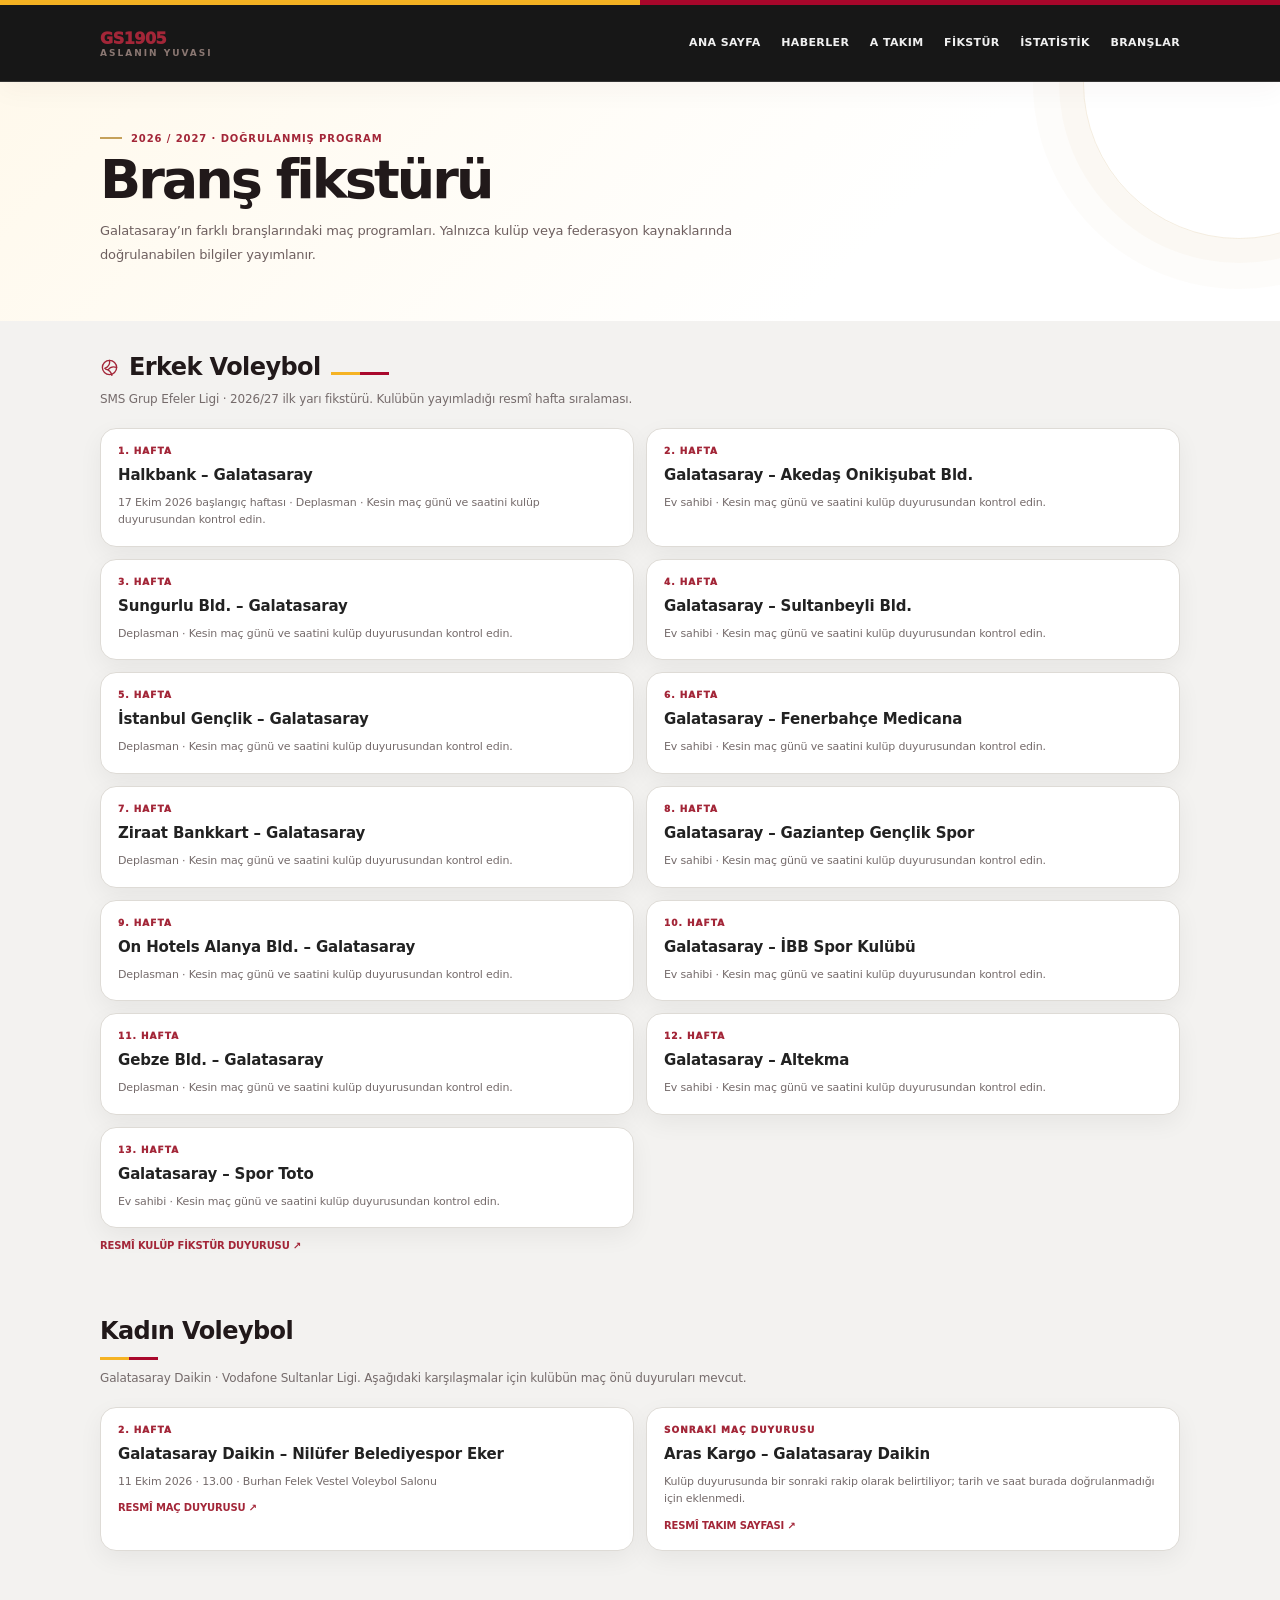
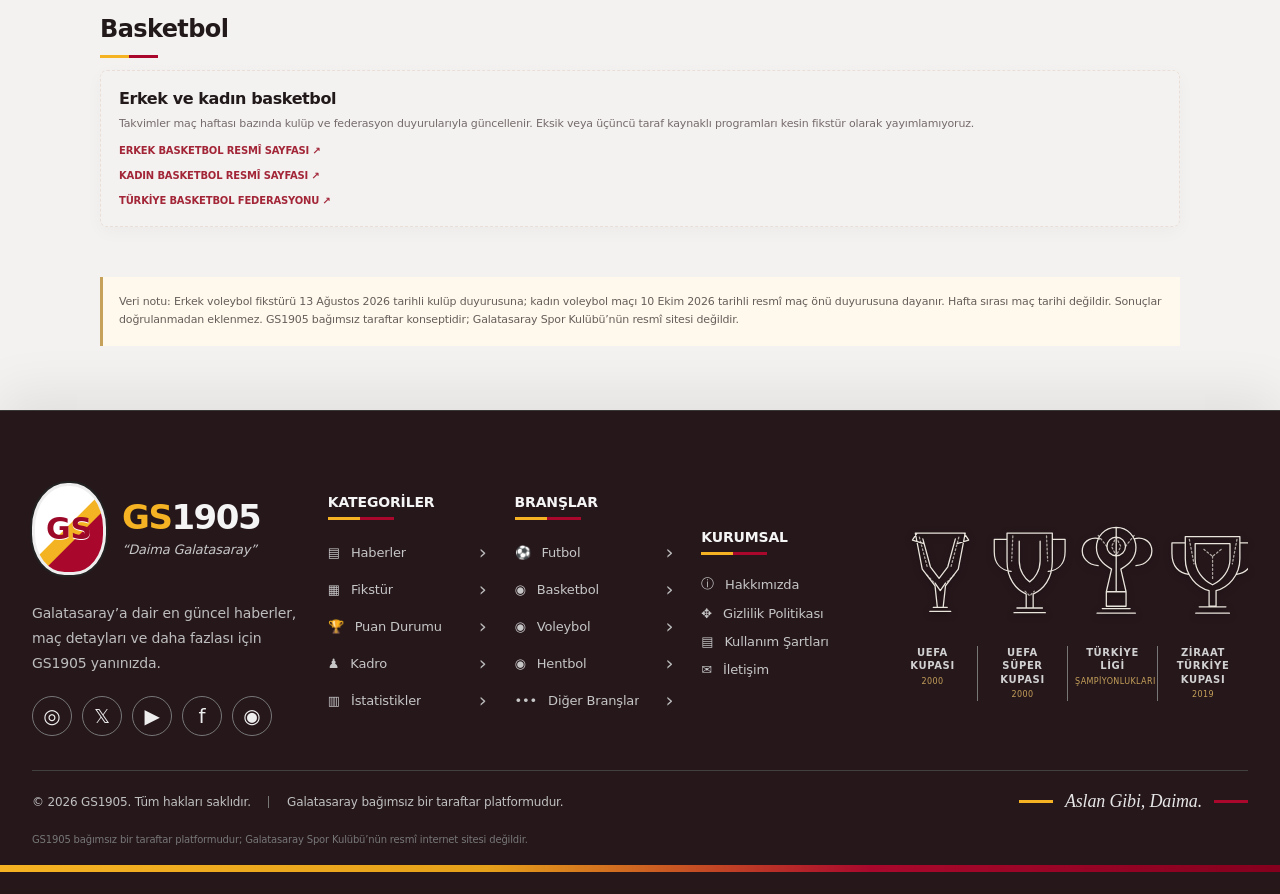
==== brans-fikstur.html @ 325f1b57 "Unify sitewide charcoal and Galatasaray accent styling" ====
<!doctype html>
<html lang="tr"><head><meta charset="utf-8"><meta name="viewport" content="width=device-width,initial-scale=1"><meta name="theme-color" content="#8b1731"><meta name="description" content="GS1905 branş fikstürü: doğrulanmış Galatasaray voleybol maç programları ve resmî kaynaklar."><title>Branş Fikstürü | GS1905</title>
<style>
:root{--red:#8b1731;--gold:#c7a45b;--ink:#171717;--muted:#777;--line:#ece8e5;--soft:#f7f5f3}*{box-sizing:border-box}body{margin:0;font-family:Inter,system-ui,sans-serif;color:var(--ink);background:#fff}a{color:inherit;text-decoration:none}.top{height:4px;background:linear-gradient(90deg,var(--red) 50%,var(--gold) 50%)}.wrap{width:min(1080px,calc(100% - 36px));margin:auto}header{border-bottom:1px solid var(--line)}.nav{height:72px;display:flex;align-items:center;justify-content:space-between}.brand{font-weight:950;color:var(--red)}.brand small{display:block;color:var(--muted);font-size:9px;letter-spacing:2px}.back{font-size:11px;font-weight:900;color:var(--red)}.hero{background:linear-gradient(120deg,#34101e,#81162f);color:#fff;padding:42px 0}.eyebrow{font-size:10px;color:#dfc17f;letter-spacing:2px;font-weight:900}.hero h1{font-size:clamp(34px,6vw,54px);margin:10px 0;letter-spacing:-2px}.hero p{font-size:13px;line-height:1.7;color:#eadde0;max-width:690px}.section{padding:32px 0}.section h2{font-size:24px;margin:0 0 8px}.lead{font-size:12px;color:var(--muted);line-height:1.7;margin:0 0 18px}.list{display:grid;grid-template-columns:repeat(2,1fr);gap:12px}.card{border:1px solid var(--line);border-radius:7px;padding:17px;background:#fff}.round{font-size:9px;color:var(--red);font-weight:950;letter-spacing:1px}.fixture{font-size:15px;font-weight:850;margin:10px 0}.meta{font-size:11px;color:var(--muted);line-height:1.6}.source{display:inline-block;margin-top:12px;color:var(--red);font-size:10px;font-weight:900}.notice{padding:16px;background:var(--soft);border-left:3px solid var(--gold);font-size:11px;line-height:1.7;color:#655e5a;margin-top:18px}.pending{border:1px dashed #d9d0ca;border-radius:7px;padding:18px;margin-top:12px}.pending h3{font-size:16px;margin:0 0 7px}.pending p{font-size:11px;line-height:1.6;color:var(--muted);margin:0}footer{background:#171416;color:#bcb3b6;padding:22px 0;font-size:10px}@media(max-width:620px){.list{grid-template-columns:1fr}.hero{padding:32px 0}.nav{height:64px}}

/* GS1905 shared visual system */
:root{--red:#86172f;--red2:#5f1023;--gold:#c5a15a;--ink:#191719;--muted:#777176;--line:#e9e4e1;--soft:#f7f4f2;--paper:#fff;--max:1180px}
html{scroll-behavior:smooth;scroll-padding-top:92px}
body{font-family:Inter,ui-sans-serif,system-ui,-apple-system,"Segoe UI",sans-serif;letter-spacing:-.01em;-webkit-font-smoothing:antialiased}
a{transition:color .18s ease,border-color .18s ease,background .18s ease}
a:focus-visible,button:focus-visible,input:focus-visible{outline:3px solid #c5a15a88;outline-offset:3px}
::selection{background:#86172f;color:#fff}
.topline,.top{height:4px;background:linear-gradient(90deg,#86172f 0 50%,#c5a15a 50% 100%)}
header{background:#ffffffed;backdrop-filter:blur(16px);-webkit-backdrop-filter:blur(16px);border-bottom:1px solid var(--line);box-shadow:0 5px 22px #21151a08}
.brand{color:var(--red);letter-spacing:-.45px}
.brand small{font-size:9px;letter-spacing:2.1px;color:#898187;font-weight:800}
.back,.source,.more,.read,.view{color:var(--red)}
.back:hover,.source:hover,.more:hover,.read:hover,.view:hover{color:var(--red2)}
.hero{position:relative;isolation:isolate;overflow:hidden}
.hero:after{content:"";position:absolute;right:-115px;top:-155px;width:310px;height:310px;border:1px solid #c5a15a30;border-radius:50%;box-shadow:0 0 0 24px #c5a15a0a,0 0 0 50px #c5a15a08;pointer-events:none;z-index:-1}
.hero h1{font-weight:900;letter-spacing:-.045em}
.eyebrow{font-weight:900;letter-spacing:2.1px}
.card,.panel,.match,.fact,.feature-main,.news-card,.pending{border-color:var(--line);box-shadow:0 5px 18px #1b101008}
.card,.panel,.match,.fact,.feature-main,.news-card{border-radius:9px}
.card,.news-card{transition:transform .22s ease,box-shadow .22s ease,border-color .22s ease}
.card:hover,.news-card:hover{transform:translateY(-3px);box-shadow:0 14px 32px #1b101012;border-color:#d7c6a9}
button,.tab,.filters button,.search,input{font-family:inherit}
button,.tab,.filters button{transition:background .18s ease,color .18s ease,border-color .18s ease}
.tab.active,.filters button.active{background:var(--red);border-color:var(--red)}
.section{scroll-margin-top:90px}
footer{background:#181518;color:#c7bdc1;border-top:3px solid #c5a15a}
footer a{color:#f4ecef}footer a:hover{color:#dfc17f}
@media(max-width:620px){.wrap{width:calc(100% - 28px)}.hero:after{width:190px;height:190px;right:-95px;top:-95px}.back{font-size:10px}}
@media(prefers-reduced-motion:reduce){html{scroll-behavior:auto}*,*:before,*:after{transition:none!important;animation:none!important}}


.navlinks{display:flex;align-items:center;gap:clamp(10px,1.8vw,22px);font-size:10px;font-weight:900;letter-spacing:.45px;white-space:nowrap}.navlinks a{color:#6f676c;padding:10px 0;border-bottom:2px solid transparent}.navlinks a:hover,.navlinks a[aria-current="page"]{color:var(--red);border-color:var(--gold)}@media(max-width:760px){.nav{gap:14px}.navlinks{gap:15px;max-width:72vw;overflow-x:auto;scrollbar-width:none;padding:3px 0}.navlinks::-webkit-scrollbar{display:none}.navlinks a{font-size:9px}.brand{flex:0 0 auto}}@media(max-width:480px){.nav{align-items:flex-start;flex-direction:column;justify-content:center;padding:10px 0;min-height:78px}.navlinks{max-width:100%;width:100%;gap:19px}.navlinks a{padding:5px 0}}

/* GS1905 refinement pass · spacing, responsive rhythm and interaction states */
:root{--gs-shadow:0 12px 34px rgba(34,18,24,.075)}
img{max-width:100%}
button,a{-webkit-tap-highlight-color:transparent}
button:disabled{opacity:.55;cursor:not-allowed}
main{min-width:0}
section,article,aside{min-width:0}
p{ text-wrap:pretty }
h1,h2,h3{ text-wrap:balance }
.card:focus-within,.news-card:focus-visible{outline:3px solid #c5a15a88;outline-offset:3px}
@media(max-width:760px){
  .navlinks{overscroll-behavior-x:contain}
  .navlinks a{min-height:36px;display:inline-flex;align-items:center}
}
@media(max-width:480px){
  .section-head{align-items:flex-start;flex-direction:column}
  .section-head .more{margin-top:2px}
  table{font-variant-numeric:tabular-nums}
}


/* GS1905 editorial refresh */
:root{--shadow:0 18px 50px rgba(35,15,22,.08);--radius:16px}
.ui-icon{width:19px;height:19px;flex:0 0 19px;vertical-align:middle}
.eyebrow,.kicker{display:inline-flex;align-items:center;gap:9px}
.eyebrow:before,.kicker:before{content:"";width:22px;height:2px;background:var(--gold);display:inline-block}
.hero{position:relative;overflow:hidden}
.hero h1{letter-spacing:-.055em;line-height:.98}
.hero p{max-width:650px;line-height:1.8}
.card,.panel,.news-card,.match-card,.branch,.fact{border-radius:var(--radius)!important;box-shadow:0 8px 28px rgba(35,15,22,.035)}
.card:hover,.panel:hover,.branch:hover{box-shadow:var(--shadow);transform:translateY(-3px);transition:transform .22s ease,box-shadow .22s ease}
.news-card,.branch,.fact,.panel{border-color:#eee7e4}
footer{border-top:3px solid var(--gold)}
/* icon-led information blocks */
.fact{position:relative;padding:18px 16px 16px 48px!important;background:linear-gradient(145deg,#fff,#fbf9f7)}
.fact .ui-icon{position:absolute;left:16px;top:18px;color:var(--red);width:21px;height:21px}
.card [data-icon],.panel h2[data-icon],.section h2[data-icon]{display:flex;align-items:center;gap:10px}
.card [data-icon]>.ui-icon,.panel h2>.ui-icon,.section h2>.ui-icon{color:var(--red)}
/* shared section rhythm */
.section,.section-title{scroll-margin-top:90px}
@media(max-width:700px){.hero{padding-top:28px}.hero h1{font-size:clamp(34px,10vw,48px)}.fact{padding-left:44px!important}}
/* GS1905 unified club-colour redesign */:root{--red:#A32638;--red2:#781B2D;--gold:#FDBB30;--ink:#21191A;--muted:#756B6B;--line:#E9DFD8;--soft:#FFF8EC;--paper:#FFFEFC}html{scroll-padding-top:88px}body{background:var(--paper);color:var(--ink)}.topline,.top{height:5px;background:linear-gradient(90deg,var(--red) 0 50%,var(--gold) 50%)}header{position:sticky;top:0;z-index:30;background:#fffdf9ed!important;backdrop-filter:blur(18px);border-bottom:1px solid #eadfd7!important;box-shadow:0 8px 28px #4a17200a}.nav{min-height:76px}.brand{color:var(--red)!important;font-weight:950;letter-spacing:-.5px}.brand small{color:#8a7772!important;letter-spacing:2px}.links,.navlinks{gap:clamp(10px,1.6vw,23px)!important}.links a,.navlinks a{font-size:11px!important;font-weight:850!important;letter-spacing:.035em;transition:color .2s,transform .2s}.links a:hover,.navlinks a:hover{color:var(--red)!important;transform:translateY(-1px)}.nav-cta,.pill{background:var(--red)!important;border:1px solid var(--red)!important;border-radius:3px!important;box-shadow:0 5px 14px #a3263822}.nav-cta:hover,.pill:hover{background:var(--red2)!important}.menu{color:var(--red)!important}.eyebrow,.kicker,.tag{color:var(--red)!important}.hero:not(.hero-main){background:linear-gradient(135deg,#fff9ec,#fff 68%)}.hero:not(.hero-main) .eyebrow{color:var(--red)!important}.hero:not(.hero-main) h1{color:var(--ink)}.hero:not(.hero-main) p{color:#6e5f5f}.card,.panel,.news-card,.fact{border-color:var(--line)!important;box-shadow:0 8px 26px #3d19200a}.card,.news-card{transition:transform .28s cubic-bezier(.2,.8,.2,1),box-shadow .28s,border-color .28s}.card:hover,.news-card:hover{transform:translateY(-5px);border-color:#e3b84e!important;box-shadow:0 18px 36px #3d192018}footer{background:#26171b!important}@media(max-width:900px){.links,.navlinks{gap:12px!important}.nav-cta{display:none}}@media(max-width:700px){header .nav{min-height:68px}.links,.navlinks{max-width:100%;overflow-x:auto;scrollbar-width:none}.links::-webkit-scrollbar,.navlinks::-webkit-scrollbar{display:none}}.honours{margin:30px 0 26px;padding:26px 0 22px;border-top:1px solid #ffffff24;border-bottom:1px solid #ffffff24}.honours-heading{text-align:center;margin-bottom:20px}.honours-heading span{font-size:9px;letter-spacing:.24em;font-weight:900;color:#f4c55b}.honours-heading h2{font-size:clamp(17px,2vw,23px);letter-spacing:.12em;color:#fff;margin:7px 0 0}.honours-grid{display:grid;grid-template-columns:repeat(4,minmax(0,1fr));gap:16px}.honour{min-width:0;text-align:center;color:#fff;text-decoration:none;display:flex;flex-direction:column;align-items:center;gap:8px}.honour-image{width:100%;height:145px;display:flex;align-items:center;justify-content:center;padding:8px;background:linear-gradient(145deg,#ffffff13,#ffffff06);border:1px solid #ffffff20;border-radius:7px;overflow:hidden;transition:transform .28s,border-color .28s,background .28s}.honour-image img{width:100%;height:100%;object-fit:contain;filter:drop-shadow(0 7px 9px #0005);transition:transform .35s}.honour:hover .honour-image{transform:translateY(-4px);border-color:#f4c55b;background:#ffffff12}.honour:hover img{transform:scale(1.06)}.honour strong{font-size:10px;letter-spacing:.06em}.honour small{font-size:9px;color:#e8c77e;letter-spacing:.08em}.honours-credit{text-align:center;color:#ffffff80;font-size:9px;margin-top:17px}@media(max-width:650px){.honours{margin:24px 0 20px;padding:22px 0}.honours-grid{grid-template-columns:repeat(2,minmax(0,1fr));gap:13px}.honour-image{height:132px}}/* Footer trophy engraving */
.honours{margin:0;padding:8px 0 22px;border:0;display:flex;justify-content:flex-end;align-items:center}.honours-sketch{width:min(690px,66%);margin-left:auto}.honours-sketch svg{display:block;width:100%;height:auto;max-height:205px;filter:drop-shadow(0 2px 3px #0008)}.honours-captions{display:grid;grid-template-columns:repeat(4,1fr);gap:4px;margin-top:4px;text-align:center;color:#c9c0c2;font-size:8px;letter-spacing:.65px;font-weight:800}.honours-captions span{padding:0 5px;border-right:1px solid #ffffff25}.honours-captions span:last-child{border:0}.honours-captions b{display:block;color:#c5a15a;font-size:8px;margin-top:4px;letter-spacing:.4px}@media(max-width:800px){.honours{justify-content:center}.honours-sketch{width:100%}.honours-sketch svg{max-height:none}}@media(max-width:480px){.honours{padding:4px 0 18px}.honours-captions{font-size:6px;letter-spacing:0}.honours-captions b{font-size:6px}}


/* GS1905 engraved-trophy design language: light paper, charcoal ink, restrained red and antique gold */
:root{--red:#A32638;--red2:#781B2D;--gold:#C5A15A;--ink:#21191A;--muted:#756B6B;--line:#E9DFD8;--soft:#FFF8EC;--paper:#FFFEFC}
body{color:var(--ink)}
header{background:rgba(255,254,252,.96);border-bottom:1px solid var(--line)}
h1,h2,h3,.section-title,.group-title{color:var(--ink)}
.eyebrow,.kicker,.tag{letter-spacing:.09em}
button,.btn,.primary,.active{transition:background-color .2s,border-color .2s,color .2s,transform .2s}
.card,.panel,.news-card,.fact,.stat,.match-card,.fixture-card,.branch-card{border-color:var(--line)}
.card:hover,.panel:hover,.news-card:hover,.branch-card:hover{border-color:#D7C39B}
a{ text-decoration-color:rgba(163,38,56,.28); text-underline-offset:3px}
.honours{border-top:1px solid #4b4036;background:#211f1d;color:#eee9df}
.honours-captions{color:#d9d0c3}
.honours-captions b{color:#c5a15a}


/* GS1905 reference-inspired sitewide design + shared footer */
:root{--gs-gold:#f5b323;--gs-red:#a9082c;--gs-charcoal:#151515;--gs-muted:#bdbdbd}
.gs-footer{position:relative;margin-top:64px;background:radial-gradient(ellipse at 78% 10%,rgba(255,255,255,.055),transparent 42%),linear-gradient(135deg,#191919,#101010 70%);color:#dedede;border-top:1px solid #383838;box-shadow:0 -16px 50px rgba(0,0,0,.08);font-family:inherit}
.gs-footer:after{content:"";display:block;height:7px;background:linear-gradient(90deg,var(--gs-gold),#e6a11a 38%,var(--gs-red) 68%,#85001e)}
.gs-footer-inner{width:min(1540px,calc(100% - 64px));margin:auto;padding:46px 0 0}.gs-footer-main{display:grid;grid-template-columns:minmax(230px,1.35fr) repeat(3,minmax(120px,.8fr)) minmax(360px,1.8fr);gap:28px;align-items:center;padding:4px 0 34px;border-bottom:1px solid #414141}
.gs-footer-brand{min-width:0}.gs-footer-logo{display:flex;align-items:center;gap:16px;color:#fff}.gs-footer-crest{width:74px;height:92px;display:grid;place-items:center;flex-shrink:0;border:3px solid #eee;border-radius:48% 48% 44% 44%;background:linear-gradient(135deg,#fff 0 47%,#f4b323 48% 60%,#a9082c 61%);color:#9c0828;font-weight:900;font-size:30px;text-shadow:0 1px #fff;box-shadow:0 0 0 2px #222}.gs-footer-wordmark strong{display:block;font-size:34px;line-height:1;letter-spacing:-1.5px;color:var(--gs-gold)}.gs-footer-wordmark strong span{color:#f4f4f4}.gs-footer-wordmark em{display:block;margin-top:8px;color:#c8c8c8;font-size:13px;font-weight:400}.gs-footer-brand p{margin:26px 0 20px;color:#bdbdbd;font-size:14px;line-height:1.8}.gs-socials{display:flex;gap:10px}.gs-socials a{width:40px;height:40px;display:grid;place-items:center;border:1px solid #777;border-radius:50%;font-size:20px;color:#eee;transition:.2s}.gs-socials a:hover{border-color:var(--gs-gold);color:var(--gs-gold);transform:translateY(-2px)}
.gs-footer-column{align-self:center;min-width:0}.gs-footer-column h3,.gs-footer-trophies h3{font-size:14px;color:#f5f5f5;margin:0 0 20px;padding-bottom:10px;position:relative;white-space:nowrap}.gs-footer-column h3:after,.gs-footer-trophies h3:after{content:"";position:absolute;left:0;bottom:0;width:66px;height:3px;background:linear-gradient(90deg,var(--gs-gold) 0 48%,var(--gs-red) 48%)}.gs-footer-column a{display:flex;align-items:center;gap:11px;margin:0 0 13px;color:#c6c6c6;font-size:13px;white-space:nowrap}.gs-footer-column a>span{overflow:hidden;text-overflow:ellipsis}.gs-footer-column a>b{margin-left:auto;color:#bbb;font-size:20px;font-weight:400}.gs-footer-column a:hover{color:var(--gs-gold)}.gs-footer-trophies{min-width:0}.gs-footer-trophies h3{display:none}.gs-footer-trophies .honours-sketch{width:100%;margin:0}.gs-footer-trophies .honours-sketch svg{display:block;width:100%;height:auto;max-height:200px}.gs-footer-trophies .honours-captions{display:grid;grid-template-columns:repeat(4,minmax(0,1fr));gap:0;margin-top:8px}.gs-footer-trophies .honours-captions span{padding:0 7px;text-align:center;font-size:10px;line-height:1.35;color:#d1d1d1;border-right:1px solid #777}.gs-footer-trophies .honours-captions span:last-child{border:0}.gs-footer-trophies .honours-captions b{display:block;font-weight:500}.gs-footer-bottom{display:flex;align-items:center;justify-content:space-between;gap:24px;padding:20px 0;color:#c0c0c0;font-size:12px}.gs-footer-bottom i{display:inline-block;height:12px;border-left:1px solid #777;margin:0 14px;vertical-align:middle}.gs-footer-bottom strong{display:flex;align-items:center;gap:12px;font-family:cursive;font-size:18px;font-style:italic;font-weight:400;color:#e6e6e6;white-space:nowrap}.gs-footer-bottom strong b{display:block;width:34px;height:3px;background:var(--gs-gold)}.gs-footer-bottom strong b:last-child{background:var(--gs-red)}.gs-footer-disclaimer{margin:0;padding:0 0 18px;color:#777;font-size:10px;line-height:1.5}
/* Consistent accent language across page surfaces */
.topline,.top{background:linear-gradient(90deg,var(--gs-gold) 0 50%,var(--gs-red) 50%)}
button,.nav-cta,.btn,.button{transition:filter .2s,transform .2s}button:hover,.nav-cta:hover,.btn:hover,.button:hover{filter:brightness(1.08)}
@media(max-width:1200px){.gs-footer-main{grid-template-columns:1.2fr .8fr .8fr .8fr;gap:24px}.gs-footer-trophies{grid-column:1/-1;padding-top:8px}.gs-footer-trophies .honours-sketch{max-width:700px;margin:auto}.gs-footer-trophies .honours-captions{max-width:700px;margin:8px auto 0}}
@media(max-width:760px){.gs-footer-inner{width:calc(100% - 36px);padding-top:32px}.gs-footer-main{grid-template-columns:repeat(2,minmax(0,1fr));gap:28px 18px}.gs-footer-brand{grid-column:1/-1}.gs-footer-crest{width:60px;height:74px;font-size:25px}.gs-footer-wordmark strong{font-size:30px}.gs-footer-trophies{grid-column:1/-1}.gs-footer-column a{font-size:12px;white-space:normal}.gs-footer-column h3{font-size:12px}.gs-footer-bottom{align-items:flex-start;flex-direction:column;gap:12px}.gs-footer-bottom strong{align-self:flex-end}.gs-footer-bottom i{margin:0 7px}.gs-footer-trophies .honours-captions span{font-size:8px;padding:0 3px}}
@media(max-width:380px){.gs-footer-main{grid-template-columns:1fr}.gs-footer-brand,.gs-footer-trophies{grid-column:auto}.gs-footer-column{padding-left:4px}}

/* Site-wide visual system: charcoal surfaces, restrained red/gold details */
body{background:#f3f2f0;color:#202020}
header{background:#171717!important;color:#f5f5f5;border-bottom:1px solid #343434!important}
header .brand,header .brand small,header .navlinks a,header .links a{color:#f0f0f0}
header .brand small{color:#b8b8b8}
header .navlinks a:hover,header .links a:hover,header .navlinks a[aria-current="page"]{color:#f5b323}
header .navlinks a[aria-current="page"]:after,header .links a:after{background:linear-gradient(90deg,#f5b323,#a9082c)}
main{color:#222}
main h1,main h2,main h3,section h1,section h2{letter-spacing:-.025em}
main h1:after,main h2:after{content:"";display:block;width:58px;height:3px;margin-top:12px;background:linear-gradient(90deg,#f5b323 0 50%,#a9082c 50%)}
.card,.panel,.stat-card,.player-card,.news-card,.match-card,.team-card,.sport-card,.fixture-card,.table-wrap,.standings,.widget,.content-card{border-color:#dedbd6!important;box-shadow:0 8px 24px rgba(20,20,20,.055)}
button,.nav-cta,.btn,.button,.filter-btn{border-color:#d3a126}
::selection{background:#f5b323;color:#171717}
</style></head><body><div class="top"></div><header><div class="wrap nav"><a class="brand" href="index.html">GS1905<small>ASLANIN YUVASI</small></a><nav class="navlinks" aria-label="Ana menü"><a href="index.html">ANA SAYFA</a><a href="haberler.html">HABERLER</a><a href="kadro.html">A TAKIM</a><a href="fikstur.html">FİKSTÜR</a><a href="istatistikler.html">İSTATİSTİK</a><a href="branslar.html">BRANŞLAR</a></nav></div></header>
<section class="hero"><div class="wrap"><div class="eyebrow">2026 / 2027 · DOĞRULANMIŞ PROGRAM</div><h1>Branş fikstürü</h1><p>Galatasaray’ın farklı branşlarındaki maç programları. Yalnızca kulüp veya federasyon kaynaklarında doğrulanabilen bilgiler yayımlanır.</p></div></section>
<main class="wrap">
<section class="section"><h2 data-icon="volleyball">Erkek Voleybol</h2><p class="lead">SMS Grup Efeler Ligi · 2026/27 ilk yarı fikstürü. Kulübün yayımladığı resmî hafta sıralaması.</p><div class="list">
<article class="card"><div class="round">1. HAFTA</div><div class="fixture">Halkbank – Galatasaray</div><div class="meta">17 Ekim 2026 başlangıç haftası · Deplasman · Kesin maç günü ve saatini kulüp duyurusundan kontrol edin.</div></article><article class="card"><div class="round">2. HAFTA</div><div class="fixture">Galatasaray – Akedaş Onikişubat Bld.</div><div class="meta">Ev sahibi · Kesin maç günü ve saatini kulüp duyurusundan kontrol edin.</div></article><article class="card"><div class="round">3. HAFTA</div><div class="fixture">Sungurlu Bld. – Galatasaray</div><div class="meta">Deplasman · Kesin maç günü ve saatini kulüp duyurusundan kontrol edin.</div></article><article class="card"><div class="round">4. HAFTA</div><div class="fixture">Galatasaray – Sultanbeyli Bld.</div><div class="meta">Ev sahibi · Kesin maç günü ve saatini kulüp duyurusundan kontrol edin.</div></article><article class="card"><div class="round">5. HAFTA</div><div class="fixture">İstanbul Gençlik – Galatasaray</div><div class="meta">Deplasman · Kesin maç günü ve saatini kulüp duyurusundan kontrol edin.</div></article><article class="card"><div class="round">6. HAFTA</div><div class="fixture">Galatasaray – Fenerbahçe Medicana</div><div class="meta">Ev sahibi · Kesin maç günü ve saatini kulüp duyurusundan kontrol edin.</div></article><article class="card"><div class="round">7. HAFTA</div><div class="fixture">Ziraat Bankkart – Galatasaray</div><div class="meta">Deplasman · Kesin maç günü ve saatini kulüp duyurusundan kontrol edin.</div></article><article class="card"><div class="round">8. HAFTA</div><div class="fixture">Galatasaray – Gaziantep Gençlik Spor</div><div class="meta">Ev sahibi · Kesin maç günü ve saatini kulüp duyurusundan kontrol edin.</div></article><article class="card"><div class="round">9. HAFTA</div><div class="fixture">On Hotels Alanya Bld. – Galatasaray</div><div class="meta">Deplasman · Kesin maç günü ve saatini kulüp duyurusundan kontrol edin.</div></article><article class="card"><div class="round">10. HAFTA</div><div class="fixture">Galatasaray – İBB Spor Kulübü</div><div class="meta">Ev sahibi · Kesin maç günü ve saatini kulüp duyurusundan kontrol edin.</div></article><article class="card"><div class="round">11. HAFTA</div><div class="fixture">Gebze Bld. – Galatasaray</div><div class="meta">Deplasman · Kesin maç günü ve saatini kulüp duyurusundan kontrol edin.</div></article><article class="card"><div class="round">12. HAFTA</div><div class="fixture">Galatasaray – Altekma</div><div class="meta">Ev sahibi · Kesin maç günü ve saatini kulüp duyurusundan kontrol edin.</div></article><article class="card"><div class="round">13. HAFTA</div><div class="fixture">Galatasaray – Spor Toto</div><div class="meta">Ev sahibi · Kesin maç günü ve saatini kulüp duyurusundan kontrol edin.</div></article>
</div><a class="source" href="https://www.galatasaray.org/haber/voleybol/erkek-voleybol/sms-grup-efeler-liginde-fikstur-belli-oldu/60747" target="_blank" rel="noopener">RESMÎ KULÜP FİKSTÜR DUYURUSU ↗</a></section>
<section class="section"><h2>Kadın Voleybol</h2><p class="lead">Galatasaray Daikin · Vodafone Sultanlar Ligi. Aşağıdaki karşılaşmalar için kulübün maç önü duyuruları mevcut.</p><div class="list">
<article class="card"><div class="round">2. HAFTA</div><div class="fixture">Galatasaray Daikin – Nilüfer Belediyespor Eker</div><div class="meta">11 Ekim 2026 · 13.00 · Burhan Felek Vestel Voleybol Salonu</div><a class="source" href="https://www.galatasaray.org/haber/voleybol/kadin-voleybol/maca-dogru-galatasaray-daikin-nilufer-bld/61105" target="_blank" rel="noopener">RESMÎ MAÇ DUYURUSU ↗</a></article>
<article class="card"><div class="round">SONRAKİ MAÇ DUYURUSU</div><div class="fixture">Aras Kargo – Galatasaray Daikin</div><div class="meta">Kulüp duyurusunda bir sonraki rakip olarak belirtiliyor; tarih ve saat burada doğrulanmadığı için eklenmedi.</div><a class="source" href="https://www.galatasaray.org/sl/galatasaray-daikin-kadin-voleybol/8" target="_blank" rel="noopener">RESMÎ TAKIM SAYFASI ↗</a></article>
</div></section>
<section class="section"><h2>Basketbol</h2><div class="pending"><h3>Erkek ve kadın basketbol</h3><p>Takvimler maç haftası bazında kulüp ve federasyon duyurularıyla güncellenir. Eksik veya üçüncü taraf kaynaklı programları kesin fikstür olarak yayımlamıyoruz.</p><a class="source" href="https://www.galatasaray.org/sl/galatasaray-erkek-basketbol/5" target="_blank" rel="noopener">ERKEK BASKETBOL RESMÎ SAYFASI ↗</a><br><a class="source" href="https://www.galatasaray.org/sl/galatasaray-kadin-basketbol/6" target="_blank" rel="noopener">KADIN BASKETBOL RESMÎ SAYFASI ↗</a><br><a class="source" href="https://www.tbf.org.tr/" target="_blank" rel="noopener">TÜRKİYE BASKETBOL FEDERASYONU ↗</a></div></section>
<div class="notice">Veri notu: Erkek voleybol fikstürü 13 Ağustos 2026 tarihli kulüp duyurusuna; kadın voleybol maçı 10 Ekim 2026 tarihli resmî maç önü duyurusuna dayanır. Hafta sırası maç tarihi değildir. Sonuçlar doğrulanmadan eklenmez. GS1905 bağımsız taraftar konseptidir; Galatasaray Spor Kulübü’nün resmî sitesi değildir.</div>
</main><footer class="gs-footer"><div class="gs-footer-inner">
<div class="gs-footer-main">
<section class="gs-footer-brand"><a class="gs-footer-logo" href="index.html" aria-label="GS1905 ana sayfa"><span class="gs-footer-crest">GS</span><span class="gs-footer-wordmark"><strong>GS<span>1905</span></strong><em>“Daima Galatasaray”</em></span></a>
<p>Galatasaray’a dair en güncel haberler,<br>maç detayları ve daha fazlası için<br>GS1905 yanınızda.</p>
<div class="gs-socials" aria-label="Sosyal medya"><a href="https://www.instagram.com/" aria-label="Instagram">◎</a><a href="https://x.com/" aria-label="X">𝕏</a><a href="https://www.youtube.com/" aria-label="YouTube">▶</a><a href="https://www.facebook.com/" aria-label="Facebook">f</a><a href="https://discord.com/" aria-label="Discord">◉</a></div></section>
<nav class="gs-footer-column" aria-label="Kategoriler"><h3>KATEGORİLER</h3><a href="haberler.html">▤ <span>Haberler</span> <b>›</b></a><a href="fikstur.html">▦ <span>Fikstür</span> <b>›</b></a><a href="istatistikler.html">🏆 <span>Puan Durumu</span> <b>›</b></a><a href="kadro.html">♟ <span>Kadro</span> <b>›</b></a><a href="istatistikler.html">▥ <span>İstatistikler</span> <b>›</b></a></nav>
<nav class="gs-footer-column" aria-label="Branşlar"><h3>BRANŞLAR</h3><a href="branslar.html">⚽ <span>Futbol</span> <b>›</b></a><a href="branslar.html">◉ <span>Basketbol</span> <b>›</b></a><a href="branslar.html">◉ <span>Voleybol</span> <b>›</b></a><a href="branslar.html">◉ <span>Hentbol</span> <b>›</b></a><a href="branslar.html">••• <span>Diğer Branşlar</span> <b>›</b></a></nav>
<nav class="gs-footer-column gs-corporate" aria-label="Kurumsal"><h3>KURUMSAL</h3><a href="https://www.galatasaray.org/" target="_blank" rel="noopener noreferrer">ⓘ <span>Hakkımızda</span></a><a href="gizlilik.html">✥ <span>Gizlilik Politikası</span></a><a href="kullanim-sartlari.html">▤ <span>Kullanım Şartları</span></a><a href="mailto:iletisim@gs1905.com">✉ <span>İletişim</span></a></nav>
<section class="gs-footer-trophies" aria-label="Galatasaray kupaları"><h3>KUPALAR</h3><div class="honours-sketch">
<svg viewBox="0 0 620 205" role="img" aria-label="Yan yana çizilmiş dört kupa: UEFA Kupası, UEFA Süper Kupası, Türkiye Ligi ve Ziraat Türkiye Kupası" xmlns="http://www.w3.org/2000/svg">
<g fill="none" stroke="#e9e4dc" stroke-width="2.2" stroke-linecap="round" stroke-linejoin="round">
<g transform="translate(12 8)"><path d="M35 18h86l-12 62-22 29-4 37h-10l-4-37-22-29zM48 28l13 48 15 20 15-20 13-48M38 18l-8 12 20 6m69-18 8 12-20 6M66 146h24m-30 7h36m-27-49 9 13 9-13"/><path d="M42 25l14 53m54-53L96 78M55 90l13 14m34-14L88 104" stroke-dasharray="3 4" opacity=".7"/></g>
<g transform="translate(160 8)"><path d="M45 18h78v49c0 29-15 48-33 56v24h-12v-24C60 115 45 96 45 67zM45 29H23v21c0 21 12 32 29 34m71-55h22v21c0 21-12 32-29 34M66 32v34c0 17 10 31 18 36 8-5 18-19 18-36V32M62 147h44m-49 8h54"/><path d="M55 23l-2 43m60-43 2 43M76 118l8 8 8-8" stroke-dasharray="3 4" opacity=".7"/></g>
<g transform="translate(316 8)"><path d="M77 8c-20 0-34 16-34 35 0 18 13 30 26 37l-9 39h34l-9-39c13-7 26-19 26-37 0-19-14-35-34-35zM77 8v111M49 28c-13-4-27 2-30 16-3 15 9 29 27 30m62-46c13-4 27 2 30 16 3 15-9 29-27 30M60 119h34v25H60zM53 148h48m-57 8h66"/><circle cx="77" cy="41" r="16"/><path d="M77 25l8 16-8 16-8-16zM46 22l15 19m47-19L93 41" stroke-dasharray="3 4" opacity=".7"/></g>
<g transform="translate(472 8)"><path d="M40 24h94v38c0 29-20 50-41 55v27h-12v-27C60 112 40 91 40 62zM40 35H17v18c0 22 12 34 29 36m88-54h23v18c0 22-12 34-29 36M57 36h60v27c0 19-13 36-30 44-17-8-30-25-30-44zM64 145h46m-52 11h58"/><path d="M72 46l15 12 15-12M87 58v38M47 29l8 42m74-42-8 42" stroke-dasharray="3 4" opacity=".7"/></g>
</g></svg>
<div class="honours-captions"><span>UEFA KUPASI <b>2000</b></span><span>UEFA SÜPER KUPASI <b>2000</b></span><span>TÜRKİYE LİGİ <b>ŞAMPİYONLUKLARI</b></span><span>ZİRAAT TÜRKİYE KUPASI <b>2019</b></span></div>
</div></section>
</div>
<div class="gs-footer-bottom"><span>© 2026 GS1905. Tüm hakları saklıdır. <i></i> Galatasaray bağımsız bir taraftar platformudur.</span><strong><b></b> Aslan Gibi, Daima. <b></b></strong></div>
<p class="gs-footer-disclaimer">GS1905 bağımsız bir taraftar platformudur; Galatasaray Spor Kulübü’nün resmî internet sitesi değildir.</p>
</div></footer>
<script>
(()=>{const paths={trophy:'<path d="M8 21h8M12 17v4M7 4h10v5a5 5 0 0 1-10 0V4Z"/><path d="M7 6H4v2a4 4 0 0 0 4 4m9-6h3v2a4 4 0 0 1-4 4"/>',calendar:'<rect x="3" y="5" width="18" height="16" rx="2"/><path d="M16 3v4M8 3v4M3 10h18"/>',users:'<path d="M16 21v-2a4 4 0 0 0-4-4H8a4 4 0 0 0-4 4v2"/><circle cx="10" cy="7" r="4"/><path d="M20 21v-2a4 4 0 0 0-3-3.87M16 3.13a4 4 0 0 1 0 7.75"/>',chart:'<path d="M3 3v18h18"/><path d="m19 9-5 5-4-4-5 5"/>',newspaper:'<path d="M4 4h16v16H4z"/><path d="M8 8h8M8 12h8M8 16h4"/>',volleyball:'<circle cx="12" cy="12" r="9"/><path d="M12 3c1 5-1 8-6 10m15-1c-5-2-8-1-11 3m5 7c-1-5-3-7-8-8"/>',search:'<circle cx="11" cy="11" r="7"/><path d="m20 20-4-4"/>',user:'<circle cx="12" cy="8" r="4"/><path d="M4 21a8 8 0 0 1 16 0"/>',map:'<path d="m3 6 6-3 6 3 6-3v15l-6 3-6-3-6 3zM9 3v15m6-12v15"/>',clock:'<circle cx="12" cy="12" r="9"/><path d="M12 7v5l3 2"/>',arrow:'<path d="M5 12h14m-6-6 6 6-6 6"/>'};const svg=(n)=>'<svg class="ui-icon" viewBox="0 0 24 24" aria-hidden="true" fill="none" stroke="currentColor" stroke-width="1.7" stroke-linecap="round" stroke-linejoin="round">'+(paths[n]||paths.trophy)+'</svg>';document.querySelectorAll('[data-icon]').forEach(el=>{if(!el.querySelector('.ui-icon'))el.insertAdjacentHTML('afterbegin',svg(el.dataset.icon))});document.querySelectorAll('.facts .fact').forEach((el)=>{const t=(el.querySelector('small')?.textContent||'').toLocaleLowerCase('tr');let n=/yaş|doğum/.test(t)?'calendar':/boy|kilo|mevki|pozisyon/.test(t)?'user':/maç|gol|asist/.test(t)?'chart':/numara/.test(t)?'trophy':'user';el.insertAdjacentHTML('afterbegin',svg(n))});})();
</script></body></html>
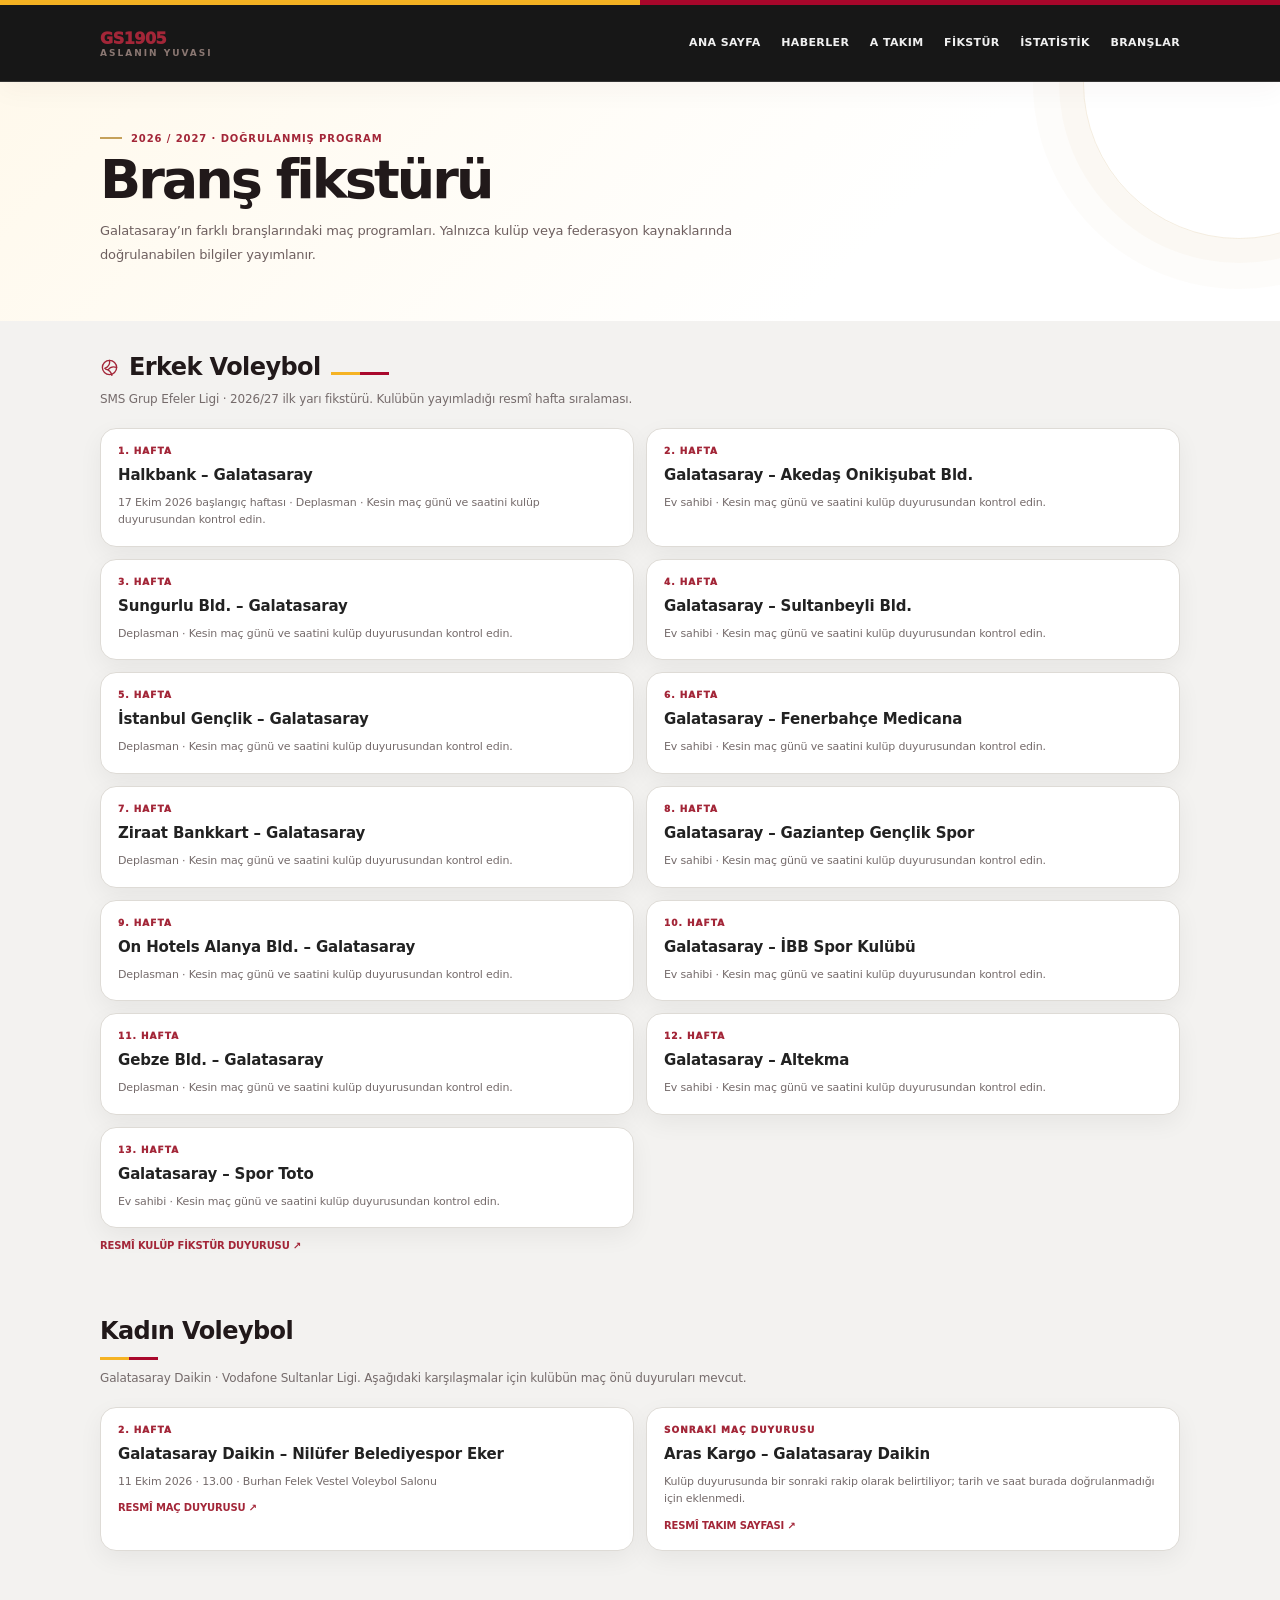
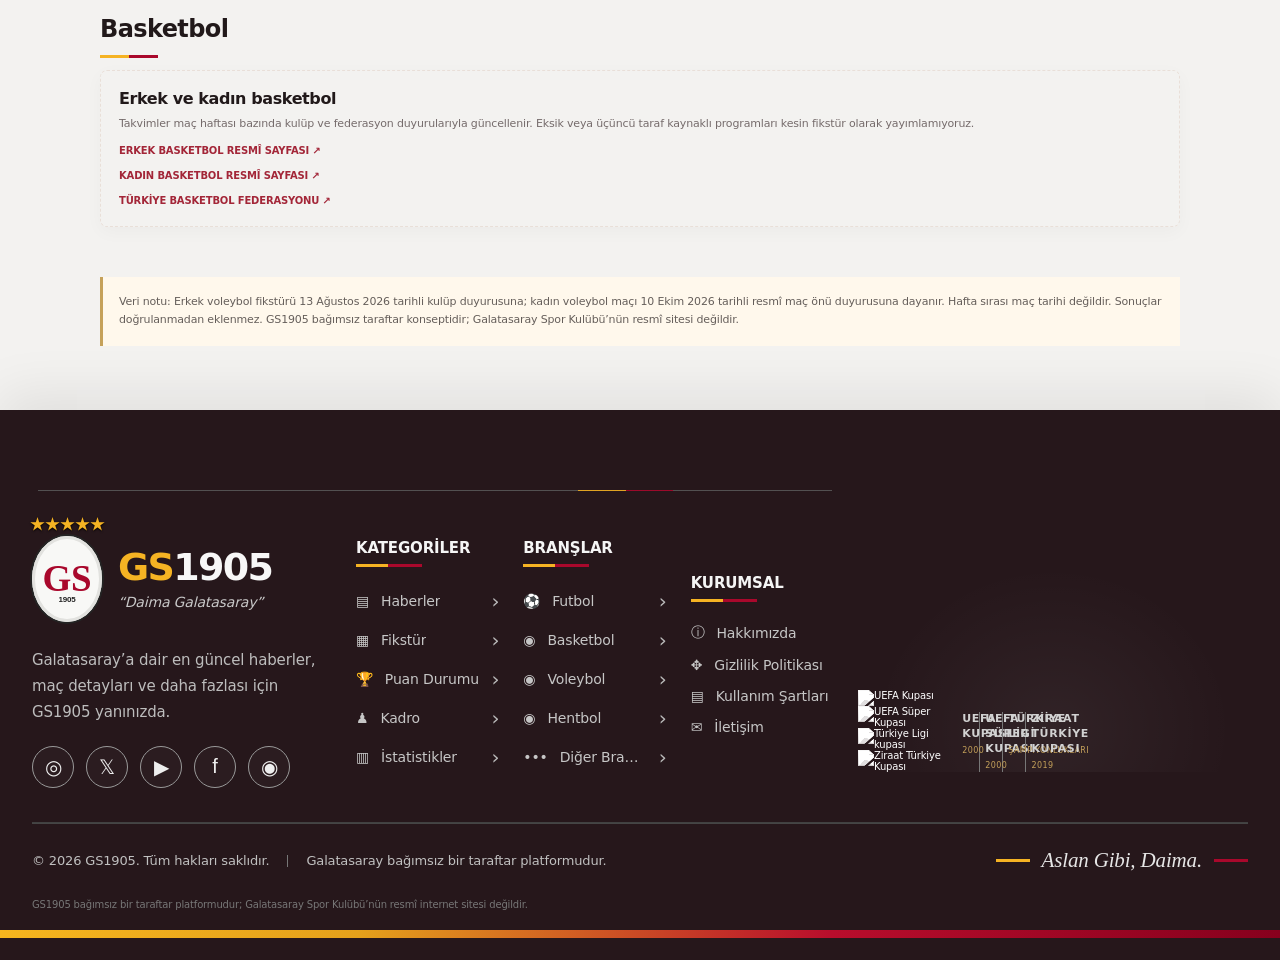
==== commit cb7274f0: "Match footer to GS1905 reference design" ====
--- a/brans-fikstur.html
+++ b/brans-fikstur.html
@@ -123,7 +123,8 @@
 .card,.panel,.stat-card,.player-card,.news-card,.match-card,.team-card,.sport-card,.fixture-card,.table-wrap,.standings,.widget,.content-card{border-color:#dedbd6!important;box-shadow:0 8px 24px rgba(20,20,20,.055)}
 button,.nav-cta,.btn,.button,.filter-btn{border-color:#d3a126}
 ::selection{background:#f5b323;color:#171717}
-</style></head><body><div class="top"></div><header><div class="wrap nav"><a class="brand" href="index.html">GS1905<small>ASLANIN YUVASI</small></a><nav class="navlinks" aria-label="Ana menü"><a href="index.html">ANA SAYFA</a><a href="haberler.html">HABERLER</a><a href="kadro.html">A TAKIM</a><a href="fikstur.html">FİKSTÜR</a><a href="istatistikler.html">İSTATİSTİK</a><a href="branslar.html">BRANŞLAR</a></nav></div></header>
+</style><link rel="stylesheet" href="assets/footer-reference.css">
+</head><body><div class="top"></div><header><div class="wrap nav"><a class="brand" href="index.html">GS1905<small>ASLANIN YUVASI</small></a><nav class="navlinks" aria-label="Ana menü"><a href="index.html">ANA SAYFA</a><a href="haberler.html">HABERLER</a><a href="kadro.html">A TAKIM</a><a href="fikstur.html">FİKSTÜR</a><a href="istatistikler.html">İSTATİSTİK</a><a href="branslar.html">BRANŞLAR</a></nav></div></header>
 <section class="hero"><div class="wrap"><div class="eyebrow">2026 / 2027 · DOĞRULANMIŞ PROGRAM</div><h1>Branş fikstürü</h1><p>Galatasaray’ın farklı branşlarındaki maç programları. Yalnızca kulüp veya federasyon kaynaklarında doğrulanabilen bilgiler yayımlanır.</p></div></section>
 <main class="wrap">
 <section class="section"><h2 data-icon="volleyball">Erkek Voleybol</h2><p class="lead">SMS Grup Efeler Ligi · 2026/27 ilk yarı fikstürü. Kulübün yayımladığı resmî hafta sıralaması.</p><div class="list">
@@ -144,13 +145,12 @@
 <nav class="gs-footer-column" aria-label="Branşlar"><h3>BRANŞLAR</h3><a href="branslar.html">⚽ <span>Futbol</span> <b>›</b></a><a href="branslar.html">◉ <span>Basketbol</span> <b>›</b></a><a href="branslar.html">◉ <span>Voleybol</span> <b>›</b></a><a href="branslar.html">◉ <span>Hentbol</span> <b>›</b></a><a href="branslar.html">••• <span>Diğer Branşlar</span> <b>›</b></a></nav>
 <nav class="gs-footer-column gs-corporate" aria-label="Kurumsal"><h3>KURUMSAL</h3><a href="https://www.galatasaray.org/" target="_blank" rel="noopener noreferrer">ⓘ <span>Hakkımızda</span></a><a href="gizlilik.html">✥ <span>Gizlilik Politikası</span></a><a href="kullanim-sartlari.html">▤ <span>Kullanım Şartları</span></a><a href="mailto:iletisim@gs1905.com">✉ <span>İletişim</span></a></nav>
 <section class="gs-footer-trophies" aria-label="Galatasaray kupaları"><h3>KUPALAR</h3><div class="honours-sketch">
-<svg viewBox="0 0 620 205" role="img" aria-label="Yan yana çizilmiş dört kupa: UEFA Kupası, UEFA Süper Kupası, Türkiye Ligi ve Ziraat Türkiye Kupası" xmlns="http://www.w3.org/2000/svg">
-<g fill="none" stroke="#e9e4dc" stroke-width="2.2" stroke-linecap="round" stroke-linejoin="round">
-<g transform="translate(12 8)"><path d="M35 18h86l-12 62-22 29-4 37h-10l-4-37-22-29zM48 28l13 48 15 20 15-20 13-48M38 18l-8 12 20 6m69-18 8 12-20 6M66 146h24m-30 7h36m-27-49 9 13 9-13"/><path d="M42 25l14 53m54-53L96 78M55 90l13 14m34-14L88 104" stroke-dasharray="3 4" opacity=".7"/></g>
-<g transform="translate(160 8)"><path d="M45 18h78v49c0 29-15 48-33 56v24h-12v-24C60 115 45 96 45 67zM45 29H23v21c0 21 12 32 29 34m71-55h22v21c0 21-12 32-29 34M66 32v34c0 17 10 31 18 36 8-5 18-19 18-36V32M62 147h44m-49 8h54"/><path d="M55 23l-2 43m60-43 2 43M76 118l8 8 8-8" stroke-dasharray="3 4" opacity=".7"/></g>
-<g transform="translate(316 8)"><path d="M77 8c-20 0-34 16-34 35 0 18 13 30 26 37l-9 39h34l-9-39c13-7 26-19 26-37 0-19-14-35-34-35zM77 8v111M49 28c-13-4-27 2-30 16-3 15 9 29 27 30m62-46c13-4 27 2 30 16 3 15-9 29-27 30M60 119h34v25H60zM53 148h48m-57 8h66"/><circle cx="77" cy="41" r="16"/><path d="M77 25l8 16-8 16-8-16zM46 22l15 19m47-19L93 41" stroke-dasharray="3 4" opacity=".7"/></g>
-<g transform="translate(472 8)"><path d="M40 24h94v38c0 29-20 50-41 55v27h-12v-27C60 112 40 91 40 62zM40 35H17v18c0 22 12 34 29 36m88-54h23v18c0 22-12 34-29 36M57 36h60v27c0 19-13 36-30 44-17-8-30-25-30-44zM64 145h46m-52 11h58"/><path d="M72 46l15 12 15-12M87 58v38M47 29l8 42m74-42-8 42" stroke-dasharray="3 4" opacity=".7"/></g>
-</g></svg>
+<div class="trophy-photo-row" aria-label="Galatasaray kupaları">
+<img class="trophy-photo" src="https://commons.wikimedia.org/wiki/Special:FilePath/Coppauefa.png" alt="UEFA Kupası" loading="lazy" decoding="async">
+<img class="trophy-photo" src="https://commons.wikimedia.org/wiki/Special:FilePath/Uefasupercup.PNG" alt="UEFA Süper Kupası" loading="lazy" decoding="async">
+<img class="trophy-photo" src="https://commons.wikimedia.org/wiki/Special:FilePath/2024-2025_Trendyol_Süper_Lig_Sezonunda_Kullanılan_Yeni_Kupa.webp" alt="Türkiye Ligi kupası" loading="lazy" decoding="async">
+<img class="trophy-photo" src="https://commons.wikimedia.org/wiki/Special:FilePath/Ziraatturkiyekupasi.JPG" alt="Ziraat Türkiye Kupası" loading="lazy" decoding="async">
+</div>
 <div class="honours-captions"><span>UEFA KUPASI <b>2000</b></span><span>UEFA SÜPER KUPASI <b>2000</b></span><span>TÜRKİYE LİGİ <b>ŞAMPİYONLUKLARI</b></span><span>ZİRAAT TÜRKİYE KUPASI <b>2019</b></span></div>
 </div></section>
 </div>
--- a/assets/footer-reference.css
+++ b/assets/footer-reference.css
@@ -0,0 +1,29 @@
+/* GS1905 reference-matched footer refinements */
+.gs-footer{overflow:hidden;background-color:#111;background-image:radial-gradient(ellipse at 75% 20%,rgba(255,255,255,.07),transparent 36%),linear-gradient(180deg,rgba(255,255,255,.025),transparent 40%),repeating-linear-gradient(135deg,rgba(255,255,255,.012) 0 1px,transparent 1px 4px),linear-gradient(115deg,#171717,#0d0d0d 70%);border-top:0}
+.gs-footer:before{content:"";position:absolute;left:3%;right:35%;top:80px;height:1px;background:linear-gradient(90deg,#575757 0 68%,#f5b323 68% 74%,#a9082c 74% 80%,#575757 80%);opacity:.9}
+.gs-footer:after{height:8px;background:linear-gradient(90deg,#f6b51e 0%,#e5a11b 28%,#b80d2c 65%,#87001d 100%)}
+.gs-footer-inner{padding-top:100px}
+.gs-footer-main{grid-template-columns:minmax(300px,1.35fr) repeat(3,minmax(135px,.8fr)) minmax(390px,1.8fr);gap:24px;align-items:center}
+.gs-footer-crest{position:relative;width:70px;height:86px;border:0;border-radius:50%;background:#f8f8f6;color:#a9082c;font-family:Georgia,serif;font-size:37px;text-shadow:none;box-shadow:0 0 0 2px #242424,inset 0 0 0 3px #e2e2df}
+.gs-footer-crest:before{content:"★★★★★";position:absolute;top:-19px;left:50%;transform:translateX(-50%);width:92px;color:#f5b323;font: bold 16px/1 Arial,sans-serif;letter-spacing:1px;text-align:center;text-shadow:0 1px 2px #000}
+.gs-footer-crest:after{content:"1905";position:absolute;bottom:18px;left:0;right:0;text-align:center;color:#222;font:700 8px/1 Arial,sans-serif}
+.gs-footer-wordmark strong{font-size:38px;letter-spacing:-1.7px}
+.gs-footer-wordmark strong span{color:#f7f7f7}
+.gs-footer-wordmark em{font-size:14px;font-style:italic}
+.gs-footer-brand p{font-size:15px;line-height:1.75;margin-top:25px}
+.gs-socials{gap:12px}
+.gs-socials a{width:42px;height:42px;border-color:#999;background:rgba(255,255,255,.025);font-family:Arial,sans-serif}
+.gs-footer-column h3{font-size:15px;margin-bottom:22px}
+.gs-footer-column h3:after{width:66px;height:3px}
+.gs-footer-column a{font-size:14px;margin-bottom:15px;gap:12px}
+.gs-footer-trophies .honours-sketch{display:grid;grid-template-columns:repeat(4,minmax(0,1fr));align-items:end;gap:7px;min-height:220px;background:radial-gradient(ellipse at 50% 80%,rgba(255,255,255,.05),transparent 65%)}
+.gs-footer-trophies .honours-sketch svg{display:none}
+.gs-footer-trophies .trophy-photo{height:210px;width:100%;object-fit:contain;object-position:center bottom;filter:grayscale(1) brightness(1.45) contrast(1.08);mix-blend-mode:screen}
+.gs-footer-trophies .honours-captions{margin-top:8px}
+.gs-footer-trophies .honours-captions span{font-size:11px;padding:0 5px;line-height:1.35}
+.gs-footer-bottom{border-top:1px solid #454545;margin-top:0;padding:24px 0;font-size:13px}
+.gs-footer-bottom strong{font-size:21px}
+.gs-footer-disclaimer{padding-bottom:18px}
+@media(max-width:1200px){.gs-footer:before{right:3%}.gs-footer-inner{padding-top:92px}.gs-footer-main{grid-template-columns:repeat(4,minmax(0,1fr))}.gs-footer-brand{grid-column:1/-1}.gs-footer-trophies{grid-column:1/-1}.gs-footer-trophies .honours-sketch{max-width:680px;margin:auto}.gs-footer-trophies .honours-captions{max-width:680px;margin:8px auto 0}}
+@media(max-width:760px){.gs-footer:before{top:28px;right:3%}.gs-footer-inner{padding-top:55px}.gs-footer-main{grid-template-columns:repeat(2,minmax(0,1fr))}.gs-footer-brand{grid-column:1/-1}.gs-footer-crest{width:56px;height:68px;font-size:30px}.gs-footer-crest:before{font-size:12px;top:-15px}.gs-footer-wordmark strong{font-size:30px}.gs-footer-trophies .honours-sketch{min-height:145px;gap:3px}.gs-footer-trophies .trophy-photo{height:140px}.gs-footer-trophies .honours-captions span{font-size:8px}.gs-footer-bottom{padding:18px 0}}
+@media(max-width:380px){.gs-footer-main{grid-template-columns:1fr}.gs-footer-brand,.gs-footer-trophies{grid-column:auto}}
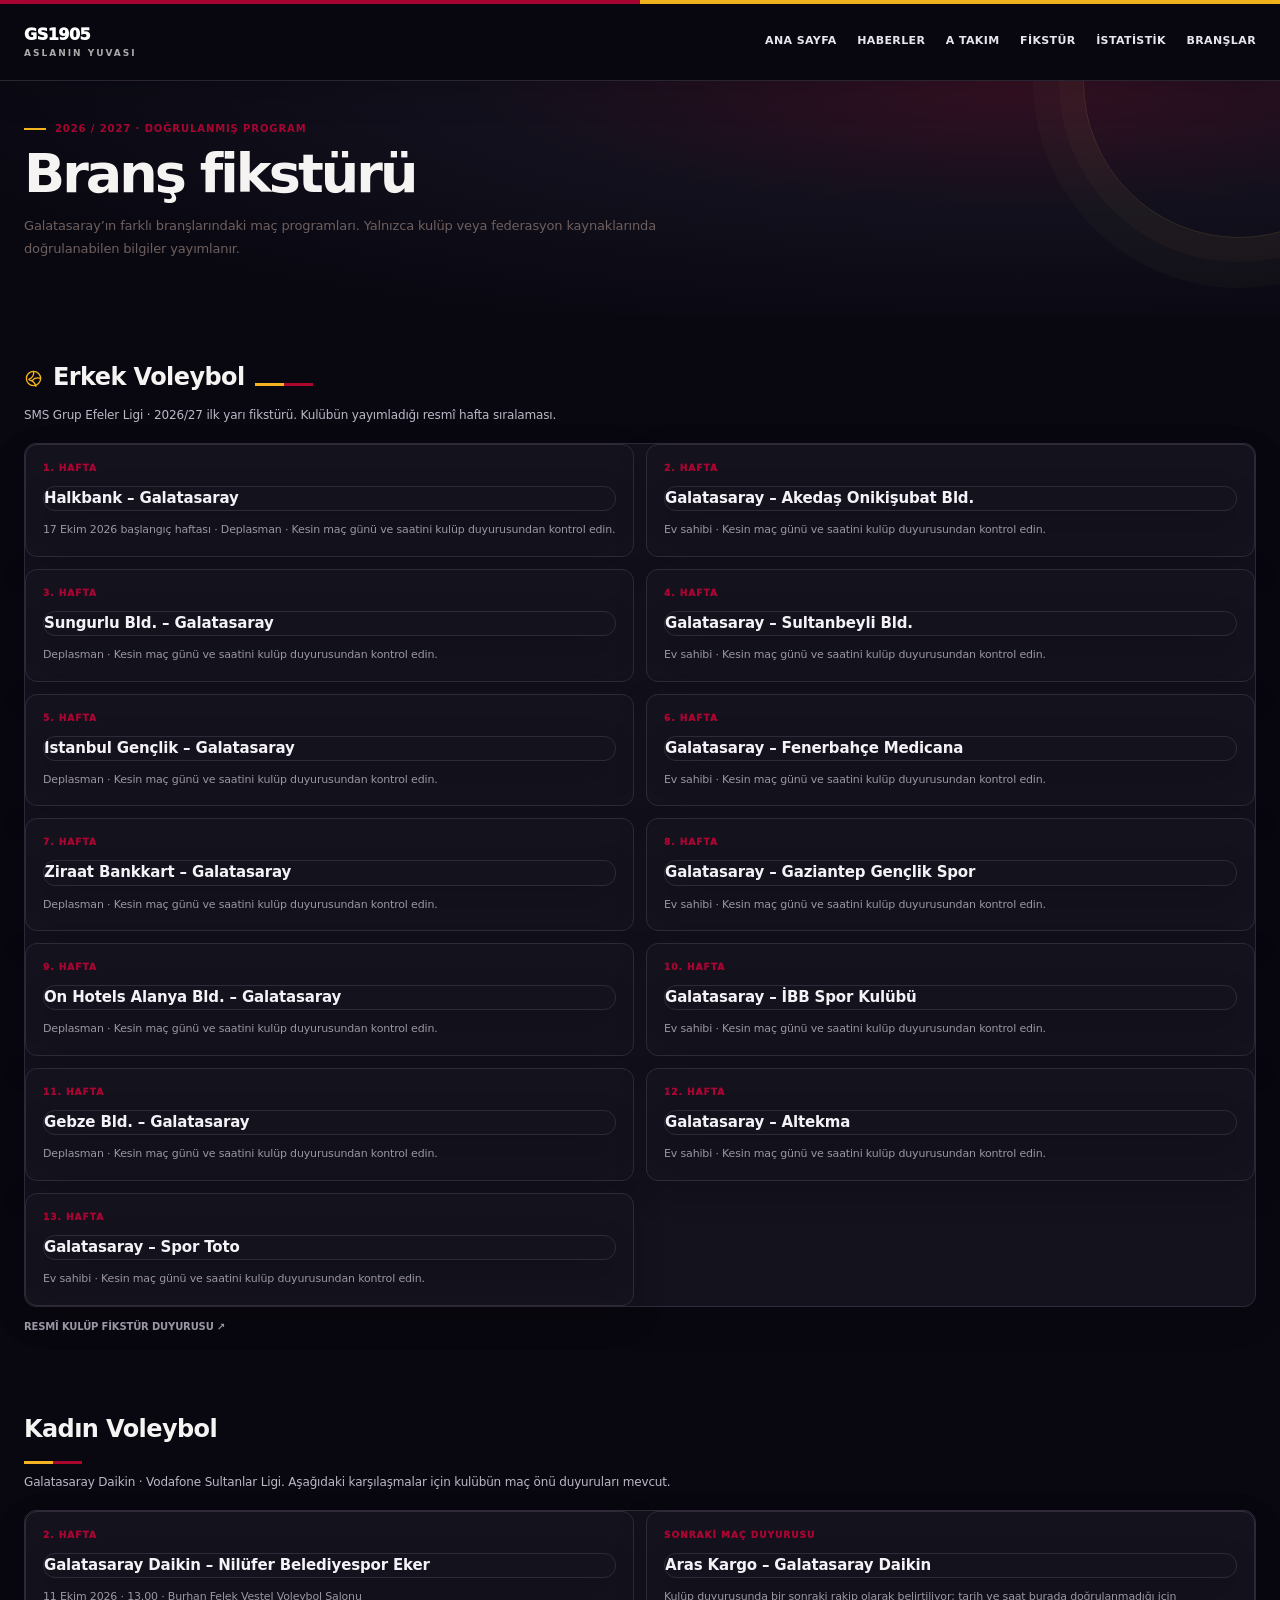
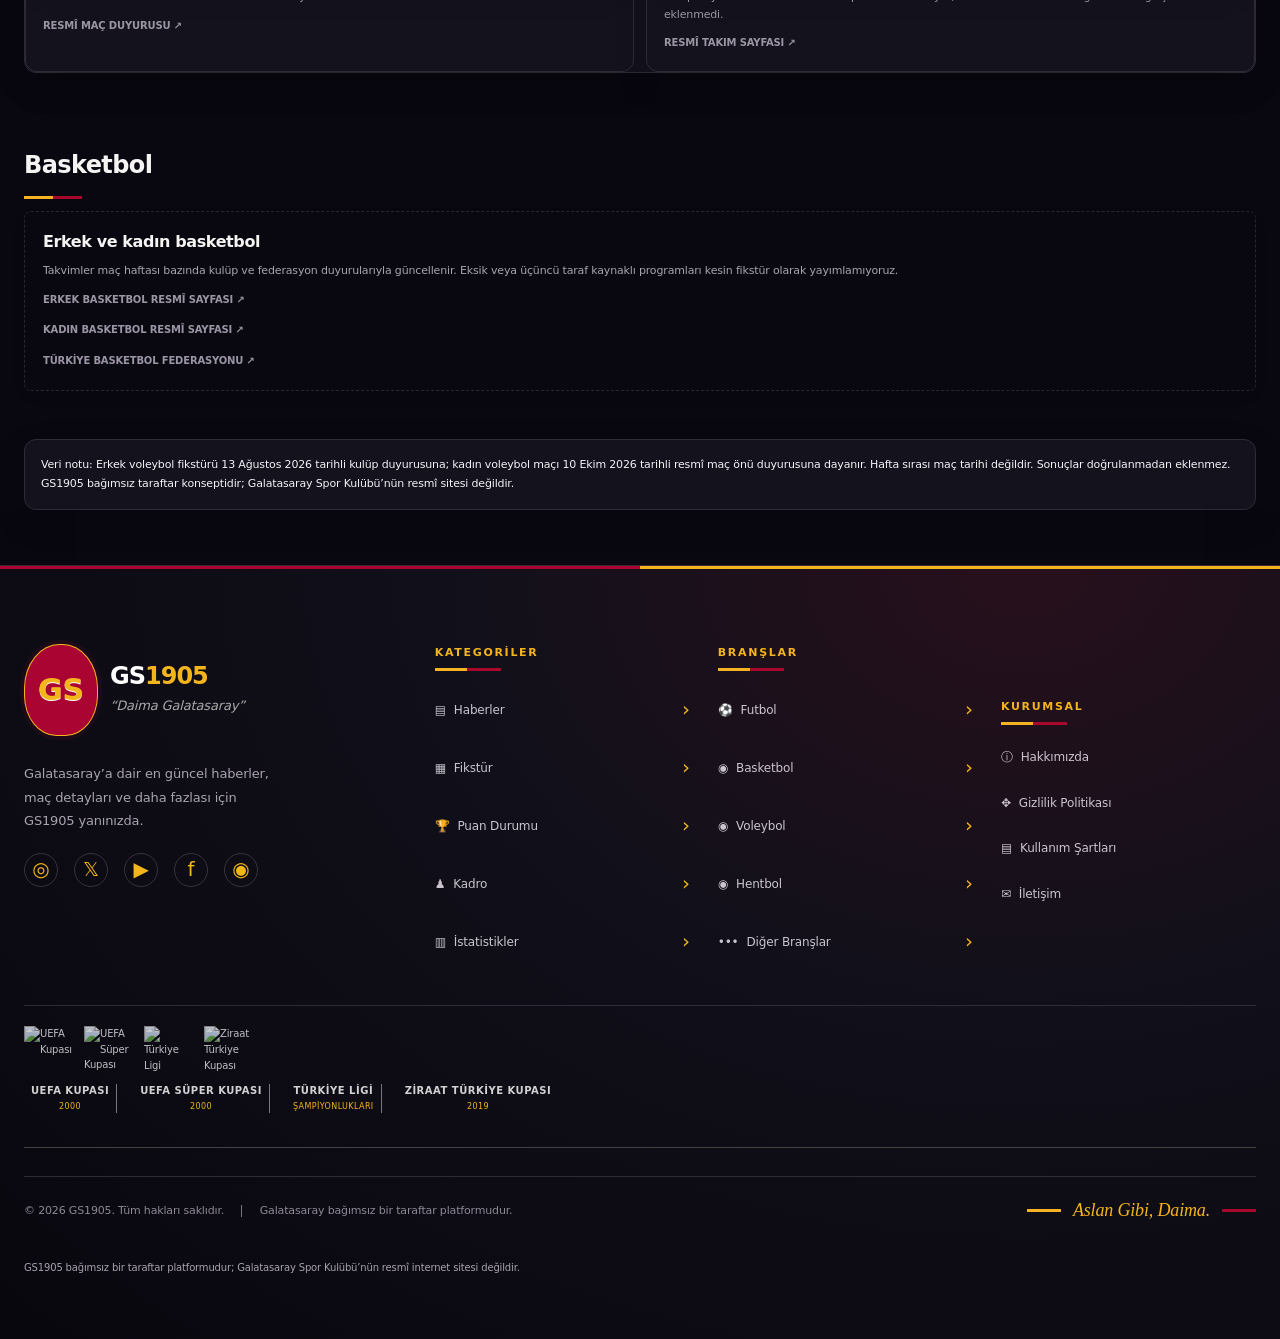
==== commit e6bb92f8: "Apply complete GS1905 redesign styles" ====
--- a/brans-fikstur.html
+++ b/brans-fikstur.html
@@ -123,7 +123,7 @@
 .card,.panel,.stat-card,.player-card,.news-card,.match-card,.team-card,.sport-card,.fixture-card,.table-wrap,.standings,.widget,.content-card{border-color:#dedbd6!important;box-shadow:0 8px 24px rgba(20,20,20,.055)}
 button,.nav-cta,.btn,.button,.filter-btn{border-color:#d3a126}
 ::selection{background:#f5b323;color:#171717}
-</style><link rel="stylesheet" href="assets/footer-reference.css">
+</style><link rel="stylesheet" href="assets/site-redesign.css?v=1">
 </head><body><div class="top"></div><header><div class="wrap nav"><a class="brand" href="index.html">GS1905<small>ASLANIN YUVASI</small></a><nav class="navlinks" aria-label="Ana menü"><a href="index.html">ANA SAYFA</a><a href="haberler.html">HABERLER</a><a href="kadro.html">A TAKIM</a><a href="fikstur.html">FİKSTÜR</a><a href="istatistikler.html">İSTATİSTİK</a><a href="branslar.html">BRANŞLAR</a></nav></div></header>
 <section class="hero"><div class="wrap"><div class="eyebrow">2026 / 2027 · DOĞRULANMIŞ PROGRAM</div><h1>Branş fikstürü</h1><p>Galatasaray’ın farklı branşlarındaki maç programları. Yalnızca kulüp veya federasyon kaynaklarında doğrulanabilen bilgiler yayımlanır.</p></div></section>
 <main class="wrap">
--- a/assets/site-redesign.css
+++ b/assets/site-redesign.css
@@ -0,0 +1,77 @@
+/* GS1905 — complete visual redesign | dark, clean, Galatasaray red & gold */
+:root{--red:#a90432!important;--red2:#760021!important;--gold:#f4b51c!important;--ink:#f6f4f2!important;--muted:#a8a5ad!important;--line:#292532!important;--paper:#090811!important;--soft:#12111c!important;--max:1240px}
+html{scroll-behavior:smooth;background:#090811}
+body{background:#090811!important;color:#f6f4f2!important;font-family:Inter,ui-sans-serif,system-ui,-apple-system,"Segoe UI",sans-serif!important;line-height:1.55}
+a{color:inherit}::selection{background:#a90432;color:#fff}
+.topline,.top{height:4px;background:linear-gradient(90deg,#a90432 0 50%,#f4b51c 50%)!important}
+.wrap{width:min(1240px,calc(100% - 48px))!important}
+header{background:rgba(9,8,17,.92)!important;color:#fff!important;border-bottom:1px solid #292532!important;backdrop-filter:blur(18px);box-shadow:0 12px 35px #0002}
+.nav{min-height:76px}
+.brand{color:#fff!important}
+.brand small{color:#aaa!important}
+.crest,.gs-footer-crest{background:#a90432!important;color:#f4b51c!important;border:1px solid #f4b51c!important;box-shadow:0 0 0 4px #a904321a!important}
+.links a,.navlinks a{color:#e8e5ed!important;transition:color .2s}
+.links a:hover,.navlinks a:hover{color:#f4b51c!important}
+.nav-cta,.button,.btn{background:#a90432!important;color:#fff!important;border:1px solid #a90432!important;border-radius:7px!important}
+.nav-cta:hover,.button:hover,.btn:hover{background:#c10b3d!important}
+.hero,.news-masthead,.banner{background:radial-gradient(ellipse at 80% 0%,#351023 0%,#11101c 40%,#090811 80%)!important;color:#fff!important}
+.hero{padding-top:32px!important}
+.hero-grid{gap:22px}
+.hero-main{border:1px solid #38303e!important;border-radius:14px!important;box-shadow:0 24px 70px #0007!important;background:#14101d!important}
+.hero-slide:after{background:linear-gradient(0deg,#08070ff2 0%,#08070f6b 58%,#08070f12 100%)!important}
+.hero-content h1{color:#fff!important;text-wrap:balance}
+.eyebrow,.pill,.kicker,.match-badge,.live-label{color:#f4b51c!important}
+.next-match-panel{background:linear-gradient(145deg,#191521,#100e18)!important;border:1px solid #39303d!important;border-radius:14px!important;color:#fff!important;box-shadow:0 20px 50px #0005!important}
+.next-match-panel p,.next-match-panel small,.countdown-note{color:#b9b4c1!important}
+.club-mark,.match-team-logo{background:#f8f5ef!important;border-color:#4b3c43!important}
+.section{background:transparent!important;color:#f6f4f2!important;padding-top:44px!important;padding-bottom:30px!important}
+.section-head,.section-title,.heading{color:#fff!important;border-color:#302a37!important}
+.section-head h2,.section-title h1,.section-title h2,.heading h1,.heading h2{color:#fff!important;letter-spacing:-.035em}
+.kicker{letter-spacing:2px!important}
+.news-grid,.grid,.branches{gap:18px!important}
+.news-card,.card,.match-card,.match,.panel,.branch,.fixture,.profile,.news-art,.schedule-tab,.tab,.tools,.filters,.search,.list,.fact,.match-schedule,.standings-table,.table,.empty,.notice{background:#13121d!important;color:#f5f2f7!important;border:1px solid #302a38!important;border-radius:12px!important;box-shadow:0 12px 34px #0002!important}
+.news-card,.card,.branch,.match,.fixture{overflow:hidden;transition:transform .22s,border-color .22s,box-shadow .22s}
+.news-card:hover,.card:hover,.branch:hover,.match:hover,.fixture:hover{transform:translateY(-3px);border-color:#8e183a!important;box-shadow:0 18px 38px #0005!important}
+.news-copy,.copy,.card-info,.profile-main,.match-foot,.meta,.sub,.note,.lead,.intro,.description{color:#bdb7c6!important}
+.news-copy h2,.news-copy h3,.copy h2,.copy h3,.card h2,.card h3,.card-info h2,.card-info h3{color:#fff!important}
+.meta,.source,.table-source,.fixture-meta{color:#9b95a4!important}
+button,.schedule-tab,.tab{cursor:pointer}
+.schedule-tab.active,.tab.active,.filters .active{background:#a90432!important;color:#fff!important;border-color:#a90432!important}
+input,select,textarea,.search input{background:#0b0a12!important;color:#fff!important;border:1px solid #393140!important;border-radius:7px!important}
+input::placeholder{color:#88818f!important}
+.table-scroll,.scroll{border:1px solid #302a38!important;border-radius:10px!important;overflow:auto}
+table{background:#11101a!important;color:#f5f2f7!important;border-collapse:collapse}
+th{background:#21101a!important;color:#f4b51c!important}
+td,th{border-color:#302a38!important}
+tr:nth-child(even){background:#171520!important}
+tr:hover{background:#25141e!important}
+.score,.fixture-score,.number,.num{color:#f4b51c!important}
+.match-status,.status,.tag{background:#29111c!important;color:#ffbacb!important;border-radius:5px!important}
+hr{border:0;border-top:1px solid #302a38}
+.gs-footer{position:relative!important;overflow:hidden!important;background:radial-gradient(ellipse at 80% 0%,#27101c 0%,#11101a 40%,#08070e 100%)!important;color:#f4f1f5!important;border-top:1px solid #3a2732!important;margin-top:55px!important}
+.gs-footer:before{content:""!important;position:absolute;left:0;right:0;top:0;height:3px!important;background:linear-gradient(90deg,#a90432 0 50%,#f4b51c 50%)!important;opacity:1!important}
+.gs-footer:after{display:none!important}
+.gs-footer-inner{width:min(1240px,calc(100% - 48px))!important;margin:auto!important;padding:52px 0 22px!important}
+.gs-footer-main{display:grid!important;grid-template-columns:1.5fr 1fr 1fr 1fr!important;gap:28px!important;align-items:start!important}
+.gs-footer-brand p,.gs-footer-disclaimer{color:#a9a3b0!important;font-size:13px!important;line-height:1.8!important}
+.gs-footer-logo{display:inline-flex!important;align-items:center!important;gap:12px!important}
+.gs-footer-wordmark strong{color:#fff!important;font-size:24px!important;letter-spacing:-1px!important}
+.gs-footer-wordmark strong span{color:#f4b51c!important}
+.gs-footer-wordmark em{color:#aaa!important}
+.gs-socials a{display:inline-grid!important;place-items:center!important;width:34px!important;height:34px!important;border:1px solid #39303d!important;border-radius:50%!important;color:#f4b51c!important;margin-right:6px!important}
+.gs-footer-column h3,.gs-footer-trophies h3{font-size:11px!important;letter-spacing:1.7px!important;color:#f4b51c!important;margin:0 0 16px!important}
+.gs-footer-column a{display:flex!important;gap:8px!important;align-items:center!important;color:#c9c4ce!important;padding:7px 0!important;font-size:12px!important}
+.gs-footer-column a:hover{color:#fff!important}
+.gs-footer-column a b{margin-left:auto!important;color:#f4b51c!important}
+.gs-footer-trophies{grid-column:1/-1!important;border-top:1px solid #302a38!important;padding-top:20px!important}
+.trophy-photo-row{display:flex!important;gap:12px!important;flex-wrap:wrap!important}
+.trophy-photo{height:48px!important;width:48px!important;object-fit:contain!important;filter:grayscale(.15)!important;opacity:.78!important}
+.honours-captions{display:flex!important;flex-wrap:wrap!important;gap:16px!important;margin-top:10px!important;color:#a9a3b0!important;font-size:9px!important;letter-spacing:.5px!important}
+.honours-captions b{color:#f4b51c!important}
+.gs-footer-bottom{display:flex!important;justify-content:space-between!important;gap:18px!important;flex-wrap:wrap!important;border-top:1px solid #302a38!important;padding-top:20px!important;margin-top:28px!important;color:#8e8896!important;font-size:11px!important}
+.gs-footer-bottom strong{color:#f4b51c!important}
+.gs-footer-disclaimer{margin-top:14px!important;font-size:10px!important}
+.ui-icon{color:#f4b51c!important}
+@media(max-width:900px){.hero-grid{grid-template-columns:1fr!important}.next-match-panel{min-height:auto!important;gap:18px}.gs-footer-main{grid-template-columns:repeat(2,minmax(0,1fr))!important}.gs-footer-brand{grid-column:1/-1!important}.gs-footer-trophies{grid-column:1/-1!important}}
+@media(max-width:600px){.wrap{width:calc(100% - 28px)!important}.nav{min-height:66px}.hero{padding:18px 0 26px!important}.hero-main{min-height:440px!important}.hero-content{padding:24px!important}.hero-content h1{font-size:clamp(32px,10vw,46px)!important}.section{padding-top:30px!important}.gs-footer-inner{width:calc(100% - 28px)!important;padding-top:38px!important}.gs-footer-main{grid-template-columns:1fr 1fr!important;gap:22px 14px!important}.gs-footer-brand{grid-column:1/-1!important}.gs-footer-trophies{grid-column:1/-1!important}.gs-footer-bottom{flex-direction:column!important}.honours-captions{gap:10px!important}.news-grid,.grid{grid-template-columns:1fr!important}}
+@media(prefers-reduced-motion:reduce){*,*:before,*:after{scroll-behavior:auto!important;transition:none!important;animation:none!important}}
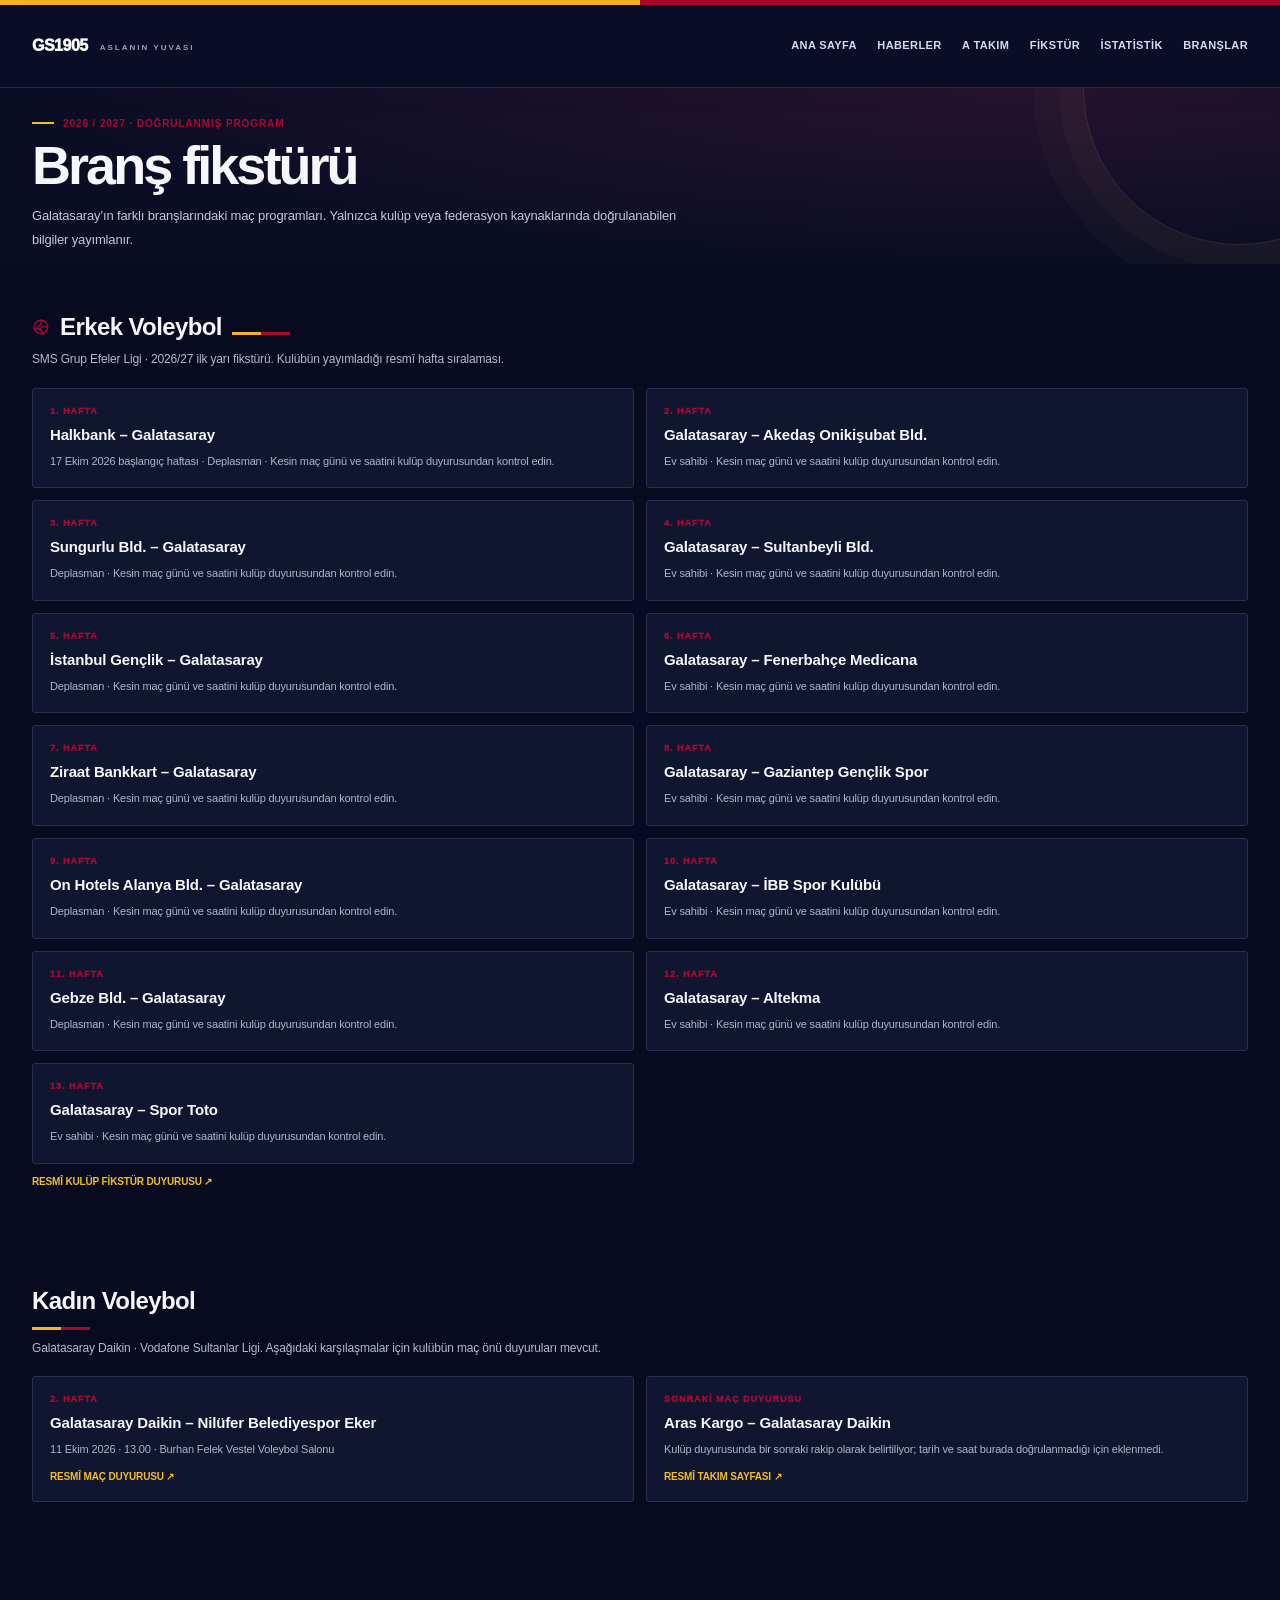
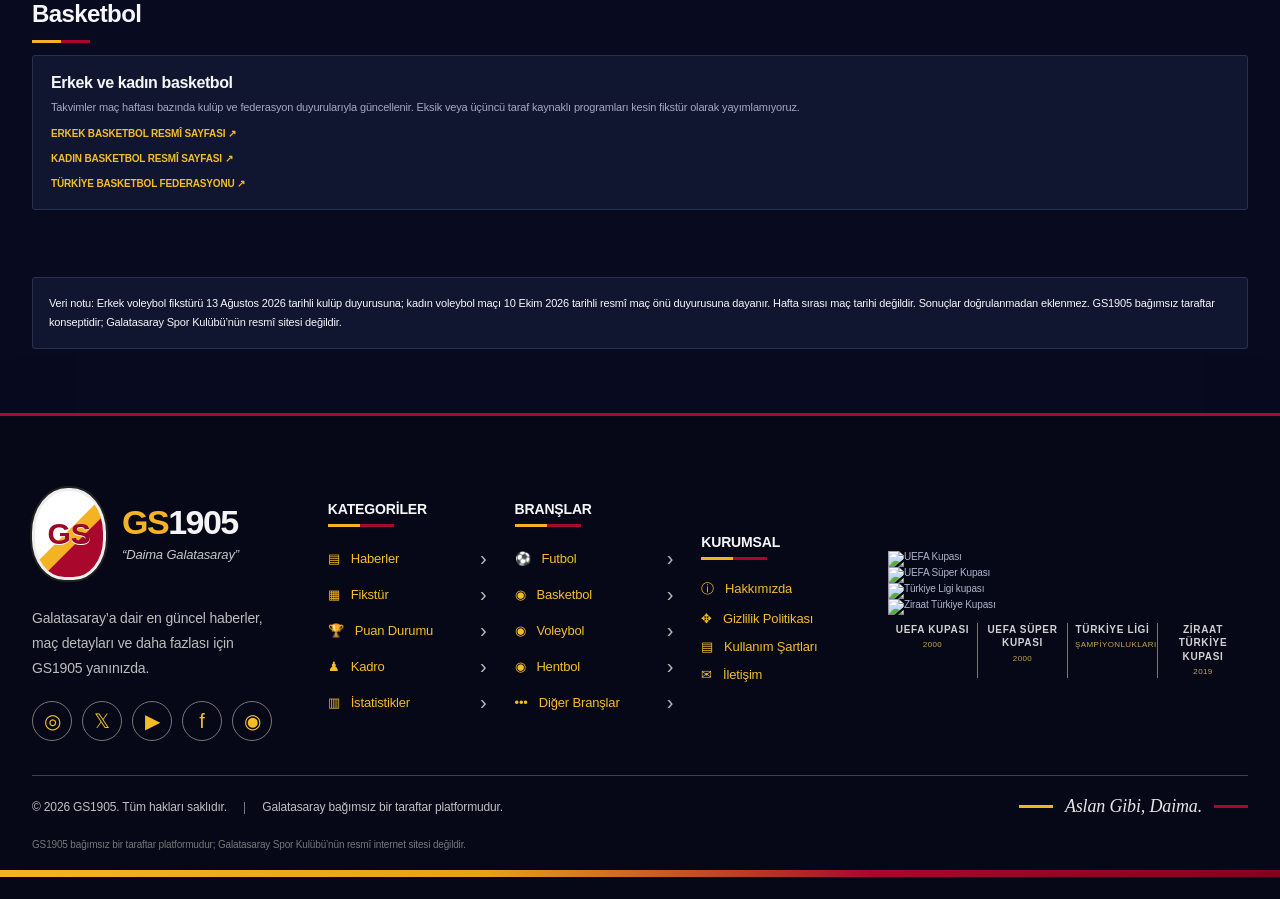
==== commit 172c4be3: "Refresh shared design stylesheet version across site" ====
--- a/brans-fikstur.html
+++ b/brans-fikstur.html
@@ -123,7 +123,7 @@
 .card,.panel,.stat-card,.player-card,.news-card,.match-card,.team-card,.sport-card,.fixture-card,.table-wrap,.standings,.widget,.content-card{border-color:#dedbd6!important;box-shadow:0 8px 24px rgba(20,20,20,.055)}
 button,.nav-cta,.btn,.button,.filter-btn{border-color:#d3a126}
 ::selection{background:#f5b323;color:#171717}
-</style><link rel="stylesheet" href="assets/site-redesign.css?v=1">
+</style><link rel="stylesheet" href="assets/site-redesign.css?v=3">
 </head><body><div class="top"></div><header><div class="wrap nav"><a class="brand" href="index.html">GS1905<small>ASLANIN YUVASI</small></a><nav class="navlinks" aria-label="Ana menü"><a href="index.html">ANA SAYFA</a><a href="haberler.html">HABERLER</a><a href="kadro.html">A TAKIM</a><a href="fikstur.html">FİKSTÜR</a><a href="istatistikler.html">İSTATİSTİK</a><a href="branslar.html">BRANŞLAR</a></nav></div></header>
 <section class="hero"><div class="wrap"><div class="eyebrow">2026 / 2027 · DOĞRULANMIŞ PROGRAM</div><h1>Branş fikstürü</h1><p>Galatasaray’ın farklı branşlarındaki maç programları. Yalnızca kulüp veya federasyon kaynaklarında doğrulanabilen bilgiler yayımlanır.</p></div></section>
 <main class="wrap">
--- a/assets/site-redesign.css
+++ b/assets/site-redesign.css
@@ -1,77 +1,61 @@
-/* GS1905 — complete visual redesign | dark, clean, Galatasaray red & gold */
-:root{--red:#a90432!important;--red2:#760021!important;--gold:#f4b51c!important;--ink:#f6f4f2!important;--muted:#a8a5ad!important;--line:#292532!important;--paper:#090811!important;--soft:#12111c!important;--max:1240px}
-html{scroll-behavior:smooth;background:#090811}
-body{background:#090811!important;color:#f6f4f2!important;font-family:Inter,ui-sans-serif,system-ui,-apple-system,"Segoe UI",sans-serif!important;line-height:1.55}
-a{color:inherit}::selection{background:#a90432;color:#fff}
-.topline,.top{height:4px;background:linear-gradient(90deg,#a90432 0 50%,#f4b51c 50%)!important}
-.wrap{width:min(1240px,calc(100% - 48px))!important}
-header{background:rgba(9,8,17,.92)!important;color:#fff!important;border-bottom:1px solid #292532!important;backdrop-filter:blur(18px);box-shadow:0 12px 35px #0002}
-.nav{min-height:76px}
-.brand{color:#fff!important}
-.brand small{color:#aaa!important}
-.crest,.gs-footer-crest{background:#a90432!important;color:#f4b51c!important;border:1px solid #f4b51c!important;box-shadow:0 0 0 4px #a904321a!important}
-.links a,.navlinks a{color:#e8e5ed!important;transition:color .2s}
-.links a:hover,.navlinks a:hover{color:#f4b51c!important}
-.nav-cta,.button,.btn{background:#a90432!important;color:#fff!important;border:1px solid #a90432!important;border-radius:7px!important}
-.nav-cta:hover,.button:hover,.btn:hover{background:#c10b3d!important}
-.hero,.news-masthead,.banner{background:radial-gradient(ellipse at 80% 0%,#351023 0%,#11101c 40%,#090811 80%)!important;color:#fff!important}
-.hero{padding-top:32px!important}
-.hero-grid{gap:22px}
-.hero-main{border:1px solid #38303e!important;border-radius:14px!important;box-shadow:0 24px 70px #0007!important;background:#14101d!important}
-.hero-slide:after{background:linear-gradient(0deg,#08070ff2 0%,#08070f6b 58%,#08070f12 100%)!important}
-.hero-content h1{color:#fff!important;text-wrap:balance}
-.eyebrow,.pill,.kicker,.match-badge,.live-label{color:#f4b51c!important}
-.next-match-panel{background:linear-gradient(145deg,#191521,#100e18)!important;border:1px solid #39303d!important;border-radius:14px!important;color:#fff!important;box-shadow:0 20px 50px #0005!important}
-.next-match-panel p,.next-match-panel small,.countdown-note{color:#b9b4c1!important}
-.club-mark,.match-team-logo{background:#f8f5ef!important;border-color:#4b3c43!important}
-.section{background:transparent!important;color:#f6f4f2!important;padding-top:44px!important;padding-bottom:30px!important}
-.section-head,.section-title,.heading{color:#fff!important;border-color:#302a37!important}
-.section-head h2,.section-title h1,.section-title h2,.heading h1,.heading h2{color:#fff!important;letter-spacing:-.035em}
-.kicker{letter-spacing:2px!important}
-.news-grid,.grid,.branches{gap:18px!important}
-.news-card,.card,.match-card,.match,.panel,.branch,.fixture,.profile,.news-art,.schedule-tab,.tab,.tools,.filters,.search,.list,.fact,.match-schedule,.standings-table,.table,.empty,.notice{background:#13121d!important;color:#f5f2f7!important;border:1px solid #302a38!important;border-radius:12px!important;box-shadow:0 12px 34px #0002!important}
-.news-card,.card,.branch,.match,.fixture{overflow:hidden;transition:transform .22s,border-color .22s,box-shadow .22s}
-.news-card:hover,.card:hover,.branch:hover,.match:hover,.fixture:hover{transform:translateY(-3px);border-color:#8e183a!important;box-shadow:0 18px 38px #0005!important}
-.news-copy,.copy,.card-info,.profile-main,.match-foot,.meta,.sub,.note,.lead,.intro,.description{color:#bdb7c6!important}
-.news-copy h2,.news-copy h3,.copy h2,.copy h3,.card h2,.card h3,.card-info h2,.card-info h3{color:#fff!important}
-.meta,.source,.table-source,.fixture-meta{color:#9b95a4!important}
-button,.schedule-tab,.tab{cursor:pointer}
-.schedule-tab.active,.tab.active,.filters .active{background:#a90432!important;color:#fff!important;border-color:#a90432!important}
-input,select,textarea,.search input{background:#0b0a12!important;color:#fff!important;border:1px solid #393140!important;border-radius:7px!important}
-input::placeholder{color:#88818f!important}
-.table-scroll,.scroll{border:1px solid #302a38!important;border-radius:10px!important;overflow:auto}
-table{background:#11101a!important;color:#f5f2f7!important;border-collapse:collapse}
-th{background:#21101a!important;color:#f4b51c!important}
-td,th{border-color:#302a38!important}
-tr:nth-child(even){background:#171520!important}
-tr:hover{background:#25141e!important}
-.score,.fixture-score,.number,.num{color:#f4b51c!important}
-.match-status,.status,.tag{background:#29111c!important;color:#ffbacb!important;border-radius:5px!important}
-hr{border:0;border-top:1px solid #302a38}
-.gs-footer{position:relative!important;overflow:hidden!important;background:radial-gradient(ellipse at 80% 0%,#27101c 0%,#11101a 40%,#08070e 100%)!important;color:#f4f1f5!important;border-top:1px solid #3a2732!important;margin-top:55px!important}
-.gs-footer:before{content:""!important;position:absolute;left:0;right:0;top:0;height:3px!important;background:linear-gradient(90deg,#a90432 0 50%,#f4b51c 50%)!important;opacity:1!important}
-.gs-footer:after{display:none!important}
-.gs-footer-inner{width:min(1240px,calc(100% - 48px))!important;margin:auto!important;padding:52px 0 22px!important}
-.gs-footer-main{display:grid!important;grid-template-columns:1.5fr 1fr 1fr 1fr!important;gap:28px!important;align-items:start!important}
-.gs-footer-brand p,.gs-footer-disclaimer{color:#a9a3b0!important;font-size:13px!important;line-height:1.8!important}
-.gs-footer-logo{display:inline-flex!important;align-items:center!important;gap:12px!important}
-.gs-footer-wordmark strong{color:#fff!important;font-size:24px!important;letter-spacing:-1px!important}
-.gs-footer-wordmark strong span{color:#f4b51c!important}
-.gs-footer-wordmark em{color:#aaa!important}
-.gs-socials a{display:inline-grid!important;place-items:center!important;width:34px!important;height:34px!important;border:1px solid #39303d!important;border-radius:50%!important;color:#f4b51c!important;margin-right:6px!important}
-.gs-footer-column h3,.gs-footer-trophies h3{font-size:11px!important;letter-spacing:1.7px!important;color:#f4b51c!important;margin:0 0 16px!important}
-.gs-footer-column a{display:flex!important;gap:8px!important;align-items:center!important;color:#c9c4ce!important;padding:7px 0!important;font-size:12px!important}
-.gs-footer-column a:hover{color:#fff!important}
-.gs-footer-column a b{margin-left:auto!important;color:#f4b51c!important}
-.gs-footer-trophies{grid-column:1/-1!important;border-top:1px solid #302a38!important;padding-top:20px!important}
-.trophy-photo-row{display:flex!important;gap:12px!important;flex-wrap:wrap!important}
-.trophy-photo{height:48px!important;width:48px!important;object-fit:contain!important;filter:grayscale(.15)!important;opacity:.78!important}
-.honours-captions{display:flex!important;flex-wrap:wrap!important;gap:16px!important;margin-top:10px!important;color:#a9a3b0!important;font-size:9px!important;letter-spacing:.5px!important}
-.honours-captions b{color:#f4b51c!important}
-.gs-footer-bottom{display:flex!important;justify-content:space-between!important;gap:18px!important;flex-wrap:wrap!important;border-top:1px solid #302a38!important;padding-top:20px!important;margin-top:28px!important;color:#8e8896!important;font-size:11px!important}
-.gs-footer-bottom strong{color:#f4b51c!important}
-.gs-footer-disclaimer{margin-top:14px!important;font-size:10px!important}
-.ui-icon{color:#f4b51c!important}
-@media(max-width:900px){.hero-grid{grid-template-columns:1fr!important}.next-match-panel{min-height:auto!important;gap:18px}.gs-footer-main{grid-template-columns:repeat(2,minmax(0,1fr))!important}.gs-footer-brand{grid-column:1/-1!important}.gs-footer-trophies{grid-column:1/-1!important}}
-@media(max-width:600px){.wrap{width:calc(100% - 28px)!important}.nav{min-height:66px}.hero{padding:18px 0 26px!important}.hero-main{min-height:440px!important}.hero-content{padding:24px!important}.hero-content h1{font-size:clamp(32px,10vw,46px)!important}.section{padding-top:30px!important}.gs-footer-inner{width:calc(100% - 28px)!important;padding-top:38px!important}.gs-footer-main{grid-template-columns:1fr 1fr!important;gap:22px 14px!important}.gs-footer-brand{grid-column:1/-1!important}.gs-footer-trophies{grid-column:1/-1!important}.gs-footer-bottom{flex-direction:column!important}.honours-captions{gap:10px!important}.news-grid,.grid{grid-template-columns:1fr!important}}
-@media(prefers-reduced-motion:reduce){*,*:before,*:after{scroll-behavior:auto!important;transition:none!important;animation:none!important}}
+/* GS1905 — sıfırdan tasarlanmış Galatasaray kulüp portalı */
+:root{--bg:#080b20;--panel:#10152e;--panel2:#151a35;--red:#a90935;--red2:#d21b48;--gold:#f3bd28;--white:#f7f7fb;--muted:#a4a9bf;--line:#272d4b;--max:1280px}
+*{box-sizing:border-box}html{scroll-behavior:smooth;scroll-padding-top:90px}body{margin:0;background:var(--bg);color:var(--white);font-family:Inter,Arial,sans-serif;-webkit-font-smoothing:antialiased}a{color:inherit;text-decoration:none}img{display:block;max-width:100%}button{font:inherit}.topline{height:4px;background:linear-gradient(90deg,var(--red) 0 50%,var(--gold) 50%)}.wrap{width:min(var(--max),calc(100% - 64px));margin:auto}
+.site-header{background:#090d25;border-bottom:1px solid #222947;position:relative;z-index:10}.nav{height:82px;display:flex;align-items:center;justify-content:space-between;gap:30px}.brand,.footer-brand{display:flex;align-items:center;gap:12px;flex-shrink:0}.brand img{width:43px;height:54px;object-fit:contain}.brand b,.footer-brand b{display:block;font-family:"Barlow Condensed",sans-serif;font-size:22px;letter-spacing:1.3px}.brand small,.footer-brand small{display:block;color:#8f96b0;font-size:8px;letter-spacing:2px;font-weight:800;margin-top:2px}.links{display:flex;align-items:center;gap:clamp(14px,2.4vw,34px)}.links a{font-size:10px;font-weight:900;letter-spacing:1.1px;color:#c9cde0;padding:33px 0;border-bottom:2px solid transparent}.links a:hover,.links a.active{color:#fff;border-color:var(--gold)}.nav-cta{background:var(--red);padding:13px 17px;font-size:9px;letter-spacing:1px;font-weight:900;white-space:nowrap}.nav-cta span{color:var(--gold);margin-left:8px}.menu{display:none}
+.hero{padding:22px 0 0;background:radial-gradient(ellipse at 70% 0%,#171735 0%,#080b20 62%)}.hero-grid{display:grid;grid-template-columns:minmax(0,1fr) 318px;gap:22px}.lead-story{height:530px;position:relative;overflow:hidden;background:#171b37}.lead-photo{position:absolute;inset:0;background-image:url("https://hlkiurt3.rocketcdn.com/news/56f3aac87f7449ac9ceebe490ee9ff58.jpeg");background-size:cover;background-position:center 30%;transition:transform .7s}.lead-story:hover .lead-photo{transform:scale(1.025)}.lead-shade{position:absolute;inset:0;background:linear-gradient(90deg,rgba(5,8,27,.96) 0%,rgba(5,8,27,.82) 36%,rgba(5,8,27,.15) 100%),linear-gradient(0deg,rgba(5,8,27,.8),transparent 65%)}.lead-copy{position:absolute;left:0;bottom:0;width:min(690px,88%);padding:46px 48px}.lead-meta{display:flex;align-items:center;gap:10px;color:#d1d4e4;font-size:9px;letter-spacing:1.3px;font-weight:800}.lead-meta i{width:3px;height:3px;background:var(--gold);border-radius:50%}.live-dot,.rail-live i{width:7px;height:7px;background:#e3224d;border-radius:50%;display:inline-block;box-shadow:0 0 0 4px #e3224d22}.lead-kicker{display:inline-block;margin-top:27px;background:var(--red);padding:7px 10px;color:#fff;font-size:9px;font-weight:900;letter-spacing:1.4px}.lead-copy h1{font-family:"Barlow Condensed",sans-serif;font-size:clamp(44px,5.3vw,70px);line-height:.94;letter-spacing:.2px;text-transform:uppercase;margin:16px 0 12px;max-width:650px}.lead-copy p{font-size:13px;color:#d2d5e4;line-height:1.75;max-width:520px;margin:0 0 22px}.lead-link{display:inline-flex;align-items:center;gap:22px;background:var(--gold);color:#111528;padding:13px 16px;font-size:9px;font-weight:900;letter-spacing:1px}.lead-link b{font-size:16px}.lead-index{position:absolute;right:26px;bottom:27px;display:flex;align-items:center;gap:9px;color:#c7cadd;font-size:9px;font-weight:800}.lead-index i{height:2px;width:38px;background:var(--gold)}
+.live-rail{background:#0d122b;border:1px solid #242b4b;padding:21px 20px;display:flex;flex-direction:column;min-width:0}.rail-head{display:flex;align-items:center;justify-content:space-between;padding-bottom:17px;border-bottom:1px solid var(--line)}.overline{font-size:9px;color:var(--gold);font-weight:900;letter-spacing:1.8px}.rail-head h2{font-family:"Barlow Condensed",sans-serif;font-size:26px;letter-spacing:.7px;margin:3px 0 0}.rail-live{font-size:8px;color:#e9aebc;display:flex;align-items:center;gap:7px;font-weight:900}.rail-live i{width:6px;height:6px}.rail-feature{padding:20px 0 17px;border-bottom:1px solid var(--line)}.rail-label{font-size:8px;color:#a8aec4;font-weight:900;letter-spacing:1px}.rail-teams{display:flex;align-items:center;justify-content:space-between;margin:19px 3px}.rail-teams div{width:74px;text-align:center}.rail-teams img{height:56px;width:56px;object-fit:contain;margin:0 auto 7px}.rail-teams b{font-size:9px;letter-spacing:1px}.rail-teams>strong{font-family:"Barlow Condensed",sans-serif;font-size:20px;color:var(--gold)}.rail-date{display:flex;justify-content:space-between;gap:6px;align-items:center;font-size:9px}.rail-date b{color:#fff}.rail-date span{color:#aab0c6}.rail-count{margin-top:13px;background:#171b39;padding:10px;text-align:center;color:var(--gold);font-size:11px;font-weight:900;letter-spacing:1.4px}.rail-more{display:flex;justify-content:space-between;padding-top:13px;font-size:9px;font-weight:900;letter-spacing:1px;color:#fff}.rail-more b{color:var(--gold);font-size:15px}.rail-list-title{display:flex;justify-content:space-between;align-items:center;margin:17px 0 8px;font-size:9px;font-weight:900;letter-spacing:1px}.rail-list-title a{font-size:8px;color:var(--gold)}.rail-fixtures{display:grid;gap:0}.rail-fixture{display:grid;grid-template-columns:52px 1fr;gap:4px 8px;padding:10px 0;border-top:1px solid #222845}.rail-fixture span{font-size:8px;color:#8e96b2;grid-row:span 2}.rail-fixture b{font-size:9px;line-height:1.4}.rail-fixture em{font-size:8px;font-style:normal;color:var(--gold)}
+.quick-strip{display:grid;grid-template-columns:1fr 1fr .78fr;gap:12px;padding:15px 0 26px}.quick-card{min-height:120px;background:#111630;border:1px solid #242b4b;padding:15px 18px;display:flex;flex-direction:column;justify-content:space-between;transition:border-color .2s}.quick-card:hover{border-color:var(--gold)}.quick-label{font-size:8px;letter-spacing:1.2px;color:#aab0c6;font-weight:900}.quick-match{display:flex;align-items:center;justify-content:space-between;gap:8px}.quick-match b{font-size:9px;letter-spacing:.5px}.quick-match strong{font-family:"Barlow Condensed",sans-serif;font-size:27px;white-space:nowrap}.quick-match strong i{font-size:17px;color:var(--gold);font-style:normal}.quick-foot{display:flex;justify-content:space-between;gap:8px;color:#a0a6bd;font-size:8px;font-weight:800;letter-spacing:.6px}.quick-foot em{font-style:normal;color:var(--gold)}.upcoming{background:linear-gradient(115deg,#17172e,#111630)}.shop{background:linear-gradient(130deg,#6e0d2a,#170d27);position:relative;overflow:hidden}.shop-art{display:flex;align-items:center;justify-content:space-between}.shop-art span{font-family:Georgia,serif;font-size:49px;color:#ffffff16;font-weight:900}.shop-art b{font-family:"Barlow Condensed",sans-serif;font-size:20px;line-height:.92;text-align:right;letter-spacing:.6px}
+.section{padding:49px 0;background:#080b20}.section-head{display:flex;justify-content:space-between;align-items:end;margin-bottom:20px}.section-head h2{font-family:"Barlow Condensed",sans-serif;font-size:35px;letter-spacing:.6px;margin:3px 0 0}.section-link{font-size:9px;letter-spacing:1px;font-weight:900;color:#fff;border-bottom:1px solid var(--gold);padding-bottom:7px}.section-link b{color:var(--gold);margin-left:9px}.news-grid{display:grid;grid-template-columns:repeat(3,minmax(0,1fr));gap:17px}.news-card{background:#10152e;border:1px solid #252b49;min-width:0;transition:transform .2s,border-color .2s}.news-card:hover{transform:translateY(-4px);border-color:#8c2445}.news-art{height:190px;position:relative;overflow:hidden;background:#1a1d39}.news-art img{width:100%;height:100%;object-fit:cover;transition:transform .35s}.news-card:hover .news-art img{transform:scale(1.04)}.news-art:after{content:"";position:absolute;inset:40% 0 0;background:linear-gradient(transparent,#080b20a8)}.news-art label{position:absolute;z-index:1;left:13px;top:13px;background:var(--red);padding:6px 8px;font-size:8px;font-weight:900;letter-spacing:1px}.news-fallback{font-family:"Barlow Condensed",sans-serif;font-size:48px;color:#ffffff24;display:grid;place-items:center;height:100%}.news-copy{padding:17px}.news-copy small{font-size:8px;color:var(--gold);font-weight:800;letter-spacing:.7px}.news-copy h3{font-family:"Barlow Condensed",sans-serif;font-size:23px;line-height:1.08;margin:9px 0;color:#fff}.news-copy p{font-size:11px;line-height:1.6;color:#aeb4ca;margin:0 0 15px}.news-copy>b{font-size:8px;color:var(--gold);letter-spacing:1px}
+.match-section{background:#0b0f27;border-top:1px solid #1e2441;border-bottom:1px solid #1e2441}.match-center{display:grid;grid-template-columns:1fr 1.2fr;gap:14px}.last-result,.next-fixtures{background:#111630;border:1px solid #262c4b;padding:23px}.result-score{display:flex;align-items:center;justify-content:space-between;gap:12px;margin:24px 0 12px}.result-score span{font-size:10px;font-weight:900}.result-score b{font-family:"Barlow Condensed",sans-serif;font-size:34px;white-space:nowrap}.result-score i{color:var(--gold);font-style:normal}.last-result p{font-size:10px;color:#aab0c6}.last-result>a{font-size:9px;color:var(--gold);font-weight:900}.fixture-head{display:flex;justify-content:space-between;gap:12px;padding-bottom:14px;border-bottom:1px solid var(--line);font-size:10px}.fixture-head span{color:#8f96b0;font-size:8px}.upcoming-row{display:grid;grid-template-columns:65px 1fr 52px;gap:10px;align-items:center;padding:14px 0;border-bottom:1px solid #242a47}.upcoming-row time{font-size:8px;color:var(--gold);font-weight:900}.upcoming-row b{font-size:10px}.upcoming-row span{font-size:9px;text-align:right;color:#c4c8d8}
+.branches-section{padding-bottom:65px}.branch-grid{display:grid;grid-template-columns:repeat(4,1fr);gap:12px}.branch-grid a{display:flex;align-items:center;gap:13px;padding:19px;background:#111630;border:1px solid #252b49;min-height:72px;transition:border-color .2s}.branch-grid a:hover{border-color:var(--gold)}.branch-grid span{font-size:9px;color:var(--gold)}.branch-grid b{font-family:"Barlow Condensed",sans-serif;font-size:18px;letter-spacing:.6px}.branch-grid i{font-style:normal;margin-left:auto;color:var(--gold)}
+.site-footer{background:#060817;border-top:3px solid var(--red);padding:32px 0 18px}.footer-main{display:grid;grid-template-columns:1fr auto;gap:25px;align-items:center}.footer-brand img{width:35px;height:45px;object-fit:contain}.footer-brand b{font-size:20px}.footer-nav{display:flex;gap:20px;flex-wrap:wrap}.footer-nav a{font-size:9px;color:#b7bdd0}.footer-nav a:hover{color:var(--gold)}.footer-bottom{grid-column:1/-1;border-top:1px solid #202540;padding-top:16px;display:flex;justify-content:space-between;gap:15px;color:#777f9c;font-size:8px;letter-spacing:.6px}
+.skeleton{height:330px;background:linear-gradient(100deg,#111630 20%,#1b2140 40%,#111630 60%);background-size:200% 100%;animation:shine 1.4s infinite}@keyframes shine{to{background-position:-200% 0}}
+@media(max-width:1000px){.nav{gap:15px}.links{gap:13px}.links a{font-size:9px}.hero-grid{grid-template-columns:minmax(0,1fr) 285px}.lead-story{height:490px}.lead-copy{padding:32px}.quick-strip{grid-template-columns:1fr 1fr}.shop{grid-column:1/-1}.shop-art{max-width:360px}.branch-grid{grid-template-columns:1fr 1fr}}
+@media(max-width:760px){.wrap{width:calc(100% - 32px)}.nav{height:70px}.brand img{width:36px;height:47px}.menu{display:grid;place-items:center;background:transparent;border:1px solid #303653;color:#fff;width:40px;height:40px;font-size:21px}.nav-cta{display:none}.links{display:none;position:absolute;top:70px;left:0;right:0;background:#0b1029;padding:10px 18px 18px;grid-template-columns:1fr 1fr;gap:0 16px;border-bottom:1px solid #303653}.links.open{display:grid}.links a{padding:13px 3px;border-bottom:1px solid #242a47}.hero-grid{grid-template-columns:1fr}.lead-story{height:470px}.live-rail{padding:17px}.rail-feature{padding:15px 0}.quick-strip{padding-top:12px}.section{padding:36px 0}.news-grid{gap:12px}.news-art{height:155px}.news-copy{padding:13px}.news-copy h3{font-size:20px}.match-center{grid-template-columns:1fr}.footer-main{grid-template-columns:1fr}.footer-nav{gap:15px}.footer-bottom{grid-column:auto}}
+@media(max-width:520px){.wrap{width:calc(100% - 24px)}.hero{padding-top:12px}.lead-story{height:440px}.lead-shade{background:linear-gradient(90deg,rgba(5,8,27,.9),rgba(5,8,27,.24)),linear-gradient(0deg,rgba(5,8,27,.94),transparent 75%)}.lead-copy{width:100%;padding:22px}.lead-copy h1{font-size:43px}.lead-copy p{font-size:11px}.lead-index{display:none}.rail-head h2{font-size:24px}.quick-strip{grid-template-columns:1fr}.shop{grid-column:auto}.quick-card{min-height:108px}.section-head{align-items:flex-start;gap:12px}.section-head h2{font-size:30px}.section-link{font-size:8px;white-space:nowrap;margin-top:10px}.news-grid{grid-template-columns:1fr}.news-art{height:190px}.news-copy h3{font-size:23px}.branch-grid{grid-template-columns:1fr 1fr;gap:8px}.branch-grid a{padding:13px 10px;gap:8px}.branch-grid b{font-size:15px}.result-score span{font-size:8px}.result-score b{font-size:30px}.footer-bottom{flex-direction:column}.upcoming-row{grid-template-columns:55px 1fr 42px}.upcoming-row b{font-size:9px}}
+@media(prefers-reduced-motion:reduce){*,*:before,*:after{scroll-behavior:auto!important;animation:none!important;transition:none!important}}
+
+/* İç sayfalar için aynı PSG-referans görsel dili */
+body:has(main:not(.home-main)){background:var(--bg)!important;color:var(--white)!important}
+body:has(main:not(.home-main)) header{background:#090d25!important;border-color:#242b4b!important;color:#fff!important}
+body:has(main:not(.home-main)) .brand{color:#fff!important}
+body:has(main:not(.home-main)) .brand small{color:#9ba2ba!important}
+body:has(main:not(.home-main)) .navlinks a,body:has(main:not(.home-main)) .back{color:#d7daea!important}
+body:has(main:not(.home-main)) .hero{background:radial-gradient(ellipse at 80% 0%,#25132f,#0a0d24 70%)!important;color:#fff!important}
+body:has(main:not(.home-main)) .hero p{color:#c3c8dc!important}
+body:has(main:not(.home-main)) .eyebrow,body:has(main:not(.home-main)) .tag,body:has(main:not(.home-main)) .section-title{color:var(--gold)!important}
+body:has(main:not(.home-main)) .panel,body:has(main:not(.home-main)) .match,body:has(main:not(.home-main)) .card,body:has(main:not(.home-main)) .feature-main,body:has(main:not(.home-main)) .profile,body:has(main:not(.home-main)) .fact,body:has(main:not(.home-main)) .pending,body:has(main:not(.home-main)) .notice,body:has(main:not(.home-main)) .tools,body:has(main:not(.home-main)) .feature{background:#111630!important;color:#f7f7fb!important;border:1px solid #292f4e!important;border-radius:3px!important;box-shadow:none!important}
+body:has(main:not(.home-main)) .feature-main p,body:has(main:not(.home-main)) .card p,body:has(main:not(.home-main)) .sub,body:has(main:not(.home-main)) .meta,body:has(main:not(.home-main)) .intro,body:has(main:not(.home-main)) .note,body:has(main:not(.home-main)) .disclaimer{color:#aeb4ca!important}
+body:has(main:not(.home-main)) input,body:has(main:not(.home-main)) select{background:#090d25!important;color:#fff!important;border:1px solid #343a59!important}
+body:has(main:not(.home-main)) .tab,body:has(main:not(.home-main)) .filters button{background:#151a35!important;color:#c8cde0!important;border-color:#303653!important}
+body:has(main:not(.home-main)) .tab.active,body:has(main:not(.home-main)) .filters button.active{background:var(--red)!important;color:#fff!important;border-color:var(--red)!important}
+body:has(main:not(.home-main)) table,body:has(main:not(.home-main)) .table{background:#111630!important;color:#f7f7fb!important}
+body:has(main:not(.home-main)) th{background:#1c203c!important;color:var(--gold)!important}
+body:has(main:not(.home-main)) td{border-color:#2b3150!important}
+body:has(main:not(.home-main)) footer{background:#060817!important;color:#aeb4ca!important;border-top:3px solid var(--red)!important}
+body:has(main:not(.home-main)) footer a,body:has(main:not(.home-main)) .source,body:has(main:not(.home-main)) .read{color:var(--gold)!important}
+@media(max-width:760px){body:has(main:not(.home-main)) .navlinks{display:flex;gap:12px;flex-wrap:wrap;font-size:10px}}
+
+/* GS1905 unified dark club-portal theme for every legacy subpage */
+body{background:#080b20!important;color:#f7f7fb!important;font-family:Inter,Arial,sans-serif!important}
+header{background:#090d25!important;border-color:#252b49!important;color:#fff!important}
+header .brand,header .brand small,header .navlinks a,header .links a,header .back{color:#f2f3f8!important}
+header .brand small{color:#9da5bf!important}
+header .navlinks a:hover,header .navlinks a[aria-current=page]{color:#fff!important;border-color:#f3bd28!important}
+body .hero{background:radial-gradient(ellipse at 80% 0%,#21172f,#0a0e26 68%)!important;color:#fff!important}
+body .hero h1,body h1,body h2,body h3{color:#f7f7fb!important}
+body .hero p,body p,body .lead,body .meta,body .note,body .intro{color:#b2b9cf}
+body .eyebrow,body .tag,body .group-title,body .section-title{color:#f3bd28!important}
+body .panel,body .card,body .match,body .fact,body .feature-main,body .pending,body .notice,body .table-wrap,body .standings,body .widget,body .content-card{background:#111630!important;color:#f7f7fb!important;border:1px solid #29304f!important;border-radius:3px!important;box-shadow:none!important}
+body input,body select,body textarea{background:#0b1029!important;color:#fff!important;border:1px solid #343b5c!important}
+body button,body .tab,body .filters button{background:#171d3b!important;color:#c6cce0!important;border:1px solid #303653!important}
+body button.active,body .tab.active,body .filters button.active{background:#a90935!important;color:#fff!important;border-color:#a90935!important}
+body table,body .table{background:#111630!important;color:#f7f7fb!important}
+body th{background:#1b2140!important;color:#f3bd28!important}
+body td{border-color:#2a3150!important}
+body footer{background:#060817!important;color:#aeb4ca!important;border-top:3px solid #a90935!important}
+body footer a,body .source,body .read,body .view{color:#f3bd28!important}
+body .photo,body .portrait{background:linear-gradient(145deg,#252b4b,#10152d)!important}
+body .card:hover,body .match:hover{border-color:#f3bd28!important}
+.ui-icon{width:18px;height:18px;vertical-align:middle;flex:none}
+@media(max-width:760px){header .navlinks{max-width:100%;overflow-x:auto;scrollbar-width:none}header .navlinks::-webkit-scrollbar{display:none}}
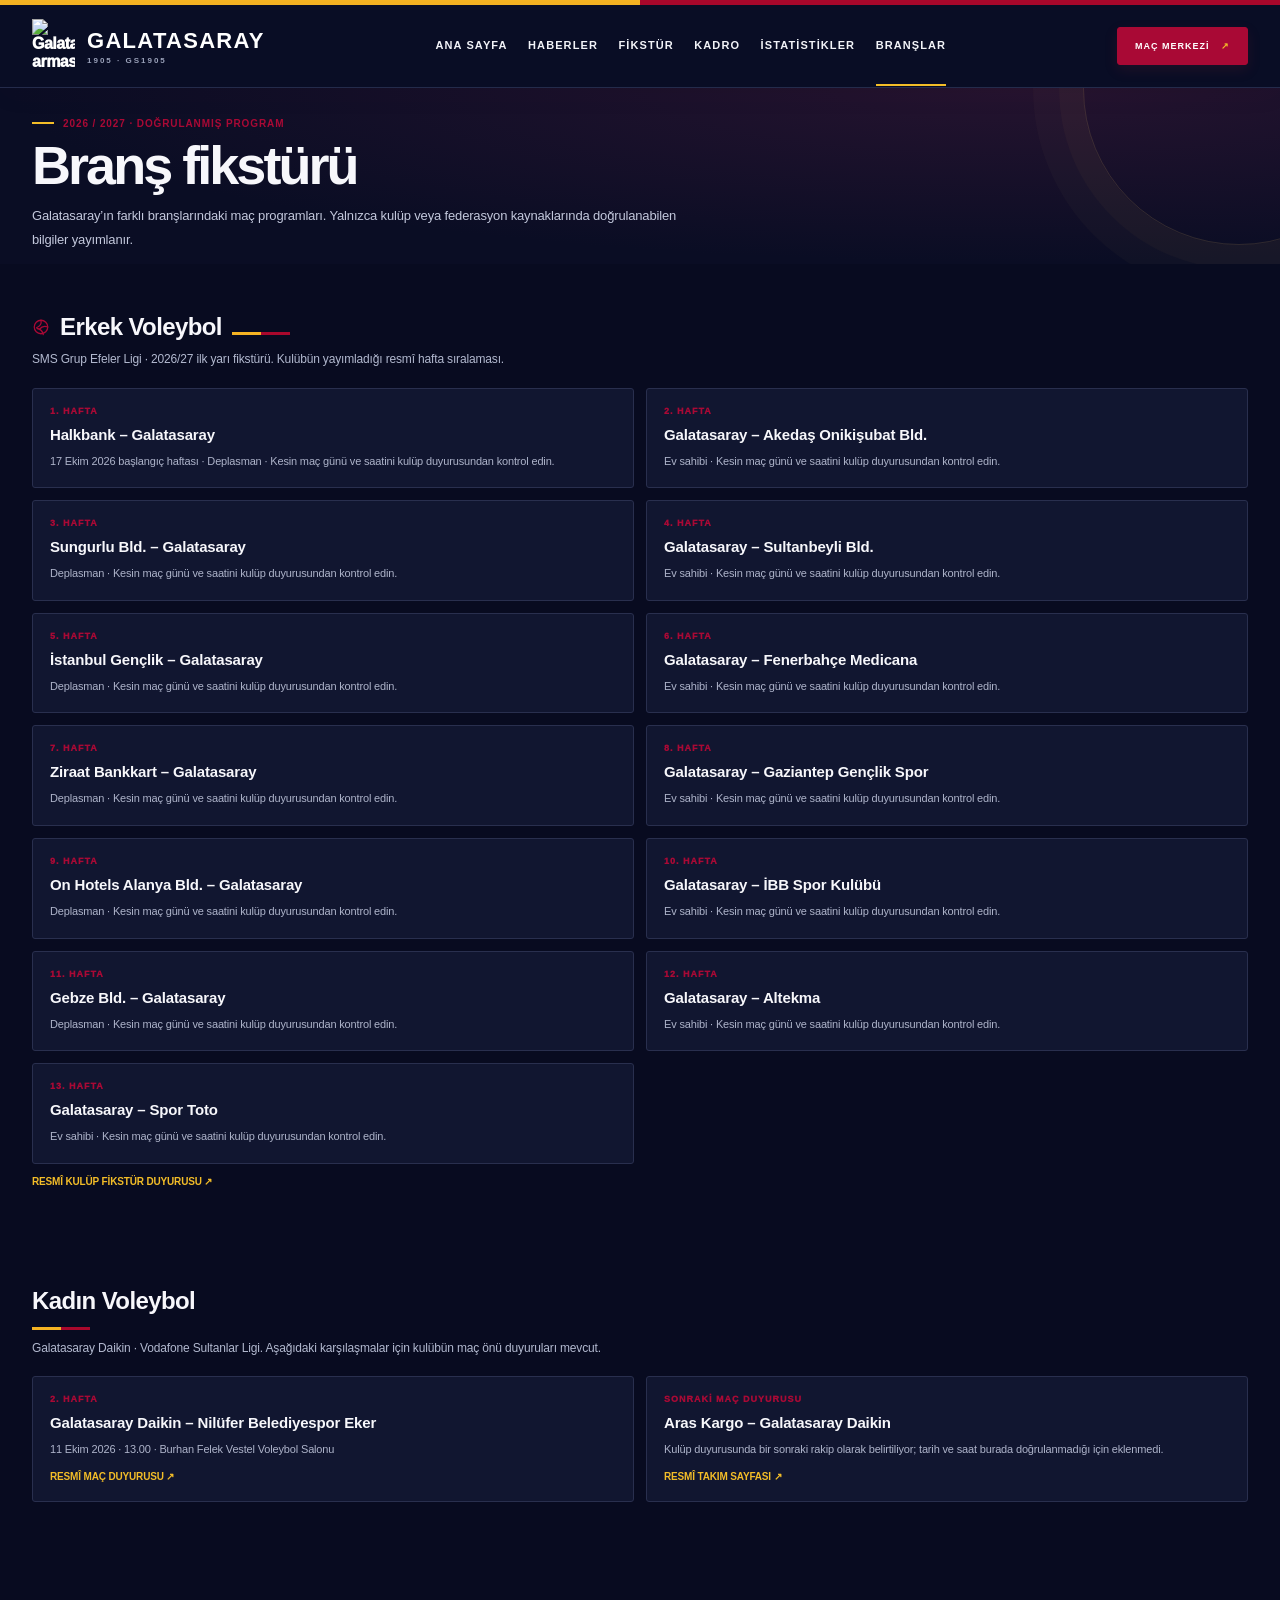
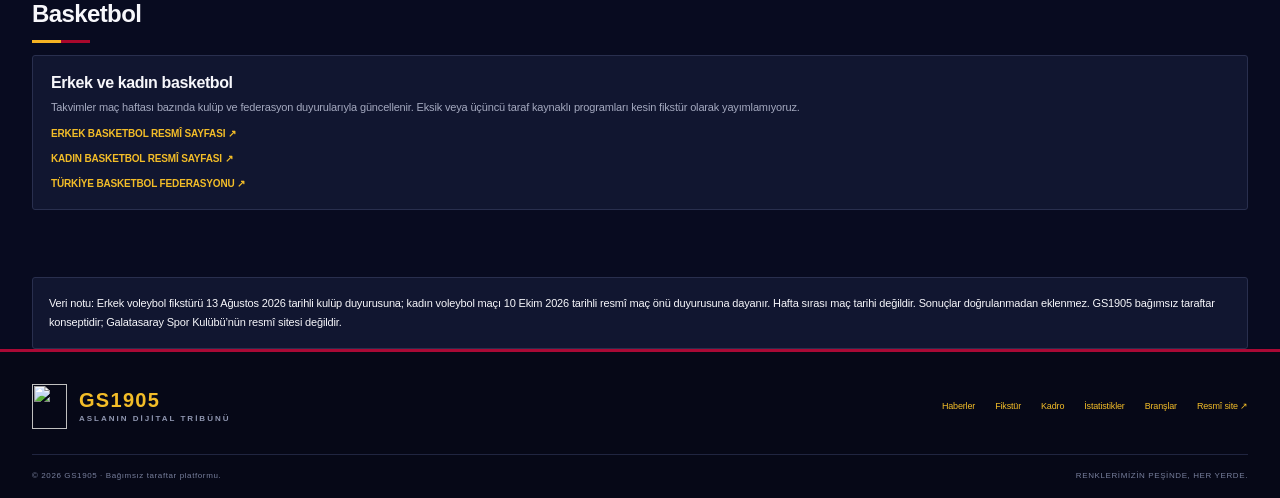
==== commit 215e6934: "Apply homepage header and footer to brans-fikstur.html" ====
--- a/brans-fikstur.html
+++ b/brans-fikstur.html
@@ -124,7 +124,12 @@
 button,.nav-cta,.btn,.button,.filter-btn{border-color:#d3a126}
 ::selection{background:#f5b323;color:#171717}
 </style><link rel="stylesheet" href="assets/site-redesign.css?v=3">
-</head><body><div class="top"></div><header><div class="wrap nav"><a class="brand" href="index.html">GS1905<small>ASLANIN YUVASI</small></a><nav class="navlinks" aria-label="Ana menü"><a href="index.html">ANA SAYFA</a><a href="haberler.html">HABERLER</a><a href="kadro.html">A TAKIM</a><a href="fikstur.html">FİKSTÜR</a><a href="istatistikler.html">İSTATİSTİK</a><a href="branslar.html">BRANŞLAR</a></nav></div></header>
+</head><body><div class="top"></div><header class="site-header"><div class="nav wrap">
+<a class="brand" href="index.html" aria-label="GS1905 ana sayfa"><img src="https://commons.wikimedia.org/wiki/Special:FilePath/Galatasaray_Sports_Club_Logo.svg" alt="Galatasaray arması"><span><b>GALATASARAY</b><small>1905 · GS1905</small></span></a>
+<button class="menu" id="menuToggle" aria-label="Menüyü aç" aria-expanded="false">☰</button>
+<nav class="links" id="siteNav"><a href="index.html">ANA SAYFA</a><a href="haberler.html">HABERLER</a><a href="fikstur.html">FİKSTÜR</a><a href="kadro.html">KADRO</a><a href="istatistikler.html">İSTATİSTİKLER</a><a class="active" href="branslar.html">BRANŞLAR</a></nav>
+<a class="nav-cta" href="index.html#mac-merkezi">MAÇ MERKEZİ <span>↗</span></a>
+</div></header>
 <section class="hero"><div class="wrap"><div class="eyebrow">2026 / 2027 · DOĞRULANMIŞ PROGRAM</div><h1>Branş fikstürü</h1><p>Galatasaray’ın farklı branşlarındaki maç programları. Yalnızca kulüp veya federasyon kaynaklarında doğrulanabilen bilgiler yayımlanır.</p></div></section>
 <main class="wrap">
 <section class="section"><h2 data-icon="volleyball">Erkek Voleybol</h2><p class="lead">SMS Grup Efeler Ligi · 2026/27 ilk yarı fikstürü. Kulübün yayımladığı resmî hafta sıralaması.</p><div class="list">
@@ -136,27 +141,11 @@
 </div></section>
 <section class="section"><h2>Basketbol</h2><div class="pending"><h3>Erkek ve kadın basketbol</h3><p>Takvimler maç haftası bazında kulüp ve federasyon duyurularıyla güncellenir. Eksik veya üçüncü taraf kaynaklı programları kesin fikstür olarak yayımlamıyoruz.</p><a class="source" href="https://www.galatasaray.org/sl/galatasaray-erkek-basketbol/5" target="_blank" rel="noopener">ERKEK BASKETBOL RESMÎ SAYFASI ↗</a><br><a class="source" href="https://www.galatasaray.org/sl/galatasaray-kadin-basketbol/6" target="_blank" rel="noopener">KADIN BASKETBOL RESMÎ SAYFASI ↗</a><br><a class="source" href="https://www.tbf.org.tr/" target="_blank" rel="noopener">TÜRKİYE BASKETBOL FEDERASYONU ↗</a></div></section>
 <div class="notice">Veri notu: Erkek voleybol fikstürü 13 Ağustos 2026 tarihli kulüp duyurusuna; kadın voleybol maçı 10 Ekim 2026 tarihli resmî maç önü duyurusuna dayanır. Hafta sırası maç tarihi değildir. Sonuçlar doğrulanmadan eklenmez. GS1905 bağımsız taraftar konseptidir; Galatasaray Spor Kulübü’nün resmî sitesi değildir.</div>
-</main><footer class="gs-footer"><div class="gs-footer-inner">
-<div class="gs-footer-main">
-<section class="gs-footer-brand"><a class="gs-footer-logo" href="index.html" aria-label="GS1905 ana sayfa"><span class="gs-footer-crest">GS</span><span class="gs-footer-wordmark"><strong>GS<span>1905</span></strong><em>“Daima Galatasaray”</em></span></a>
-<p>Galatasaray’a dair en güncel haberler,<br>maç detayları ve daha fazlası için<br>GS1905 yanınızda.</p>
-<div class="gs-socials" aria-label="Sosyal medya"><a href="https://www.instagram.com/" aria-label="Instagram">◎</a><a href="https://x.com/" aria-label="X">𝕏</a><a href="https://www.youtube.com/" aria-label="YouTube">▶</a><a href="https://www.facebook.com/" aria-label="Facebook">f</a><a href="https://discord.com/" aria-label="Discord">◉</a></div></section>
-<nav class="gs-footer-column" aria-label="Kategoriler"><h3>KATEGORİLER</h3><a href="haberler.html">▤ <span>Haberler</span> <b>›</b></a><a href="fikstur.html">▦ <span>Fikstür</span> <b>›</b></a><a href="istatistikler.html">🏆 <span>Puan Durumu</span> <b>›</b></a><a href="kadro.html">♟ <span>Kadro</span> <b>›</b></a><a href="istatistikler.html">▥ <span>İstatistikler</span> <b>›</b></a></nav>
-<nav class="gs-footer-column" aria-label="Branşlar"><h3>BRANŞLAR</h3><a href="branslar.html">⚽ <span>Futbol</span> <b>›</b></a><a href="branslar.html">◉ <span>Basketbol</span> <b>›</b></a><a href="branslar.html">◉ <span>Voleybol</span> <b>›</b></a><a href="branslar.html">◉ <span>Hentbol</span> <b>›</b></a><a href="branslar.html">••• <span>Diğer Branşlar</span> <b>›</b></a></nav>
-<nav class="gs-footer-column gs-corporate" aria-label="Kurumsal"><h3>KURUMSAL</h3><a href="https://www.galatasaray.org/" target="_blank" rel="noopener noreferrer">ⓘ <span>Hakkımızda</span></a><a href="gizlilik.html">✥ <span>Gizlilik Politikası</span></a><a href="kullanim-sartlari.html">▤ <span>Kullanım Şartları</span></a><a href="mailto:iletisim@gs1905.com">✉ <span>İletişim</span></a></nav>
-<section class="gs-footer-trophies" aria-label="Galatasaray kupaları"><h3>KUPALAR</h3><div class="honours-sketch">
-<div class="trophy-photo-row" aria-label="Galatasaray kupaları">
-<img class="trophy-photo" src="https://commons.wikimedia.org/wiki/Special:FilePath/Coppauefa.png" alt="UEFA Kupası" loading="lazy" decoding="async">
-<img class="trophy-photo" src="https://commons.wikimedia.org/wiki/Special:FilePath/Uefasupercup.PNG" alt="UEFA Süper Kupası" loading="lazy" decoding="async">
-<img class="trophy-photo" src="https://commons.wikimedia.org/wiki/Special:FilePath/2024-2025_Trendyol_Süper_Lig_Sezonunda_Kullanılan_Yeni_Kupa.webp" alt="Türkiye Ligi kupası" loading="lazy" decoding="async">
-<img class="trophy-photo" src="https://commons.wikimedia.org/wiki/Special:FilePath/Ziraatturkiyekupasi.JPG" alt="Ziraat Türkiye Kupası" loading="lazy" decoding="async">
-</div>
-<div class="honours-captions"><span>UEFA KUPASI <b>2000</b></span><span>UEFA SÜPER KUPASI <b>2000</b></span><span>TÜRKİYE LİGİ <b>ŞAMPİYONLUKLARI</b></span><span>ZİRAAT TÜRKİYE KUPASI <b>2019</b></span></div>
-</div></section>
-</div>
-<div class="gs-footer-bottom"><span>© 2026 GS1905. Tüm hakları saklıdır. <i></i> Galatasaray bağımsız bir taraftar platformudur.</span><strong><b></b> Aslan Gibi, Daima. <b></b></strong></div>
-<p class="gs-footer-disclaimer">GS1905 bağımsız bir taraftar platformudur; Galatasaray Spor Kulübü’nün resmî internet sitesi değildir.</p>
-</div></footer>
+</main><footer class="site-footer"><div class="wrap footer-main"><a class="footer-brand" href="index.html"><img src="https://commons.wikimedia.org/wiki/Special:FilePath/Galatasaray_Sports_Club_Logo.svg" alt=""><span><b>GS1905</b><small>ASLANIN DİJİTAL TRİBÜNÜ</small></span></a><div class="footer-nav"><a href="haberler.html">Haberler</a><a href="fikstur.html">Fikstür</a><a href="kadro.html">Kadro</a><a href="istatistikler.html">İstatistikler</a><a href="branslar.html">Branşlar</a><a href="https://www.galatasaray.org/" target="_blank" rel="noopener">Resmî site ↗</a></div><div class="footer-bottom"><span>© 2026 GS1905 · Bağımsız taraftar platformu.</span><span>RENKLERİMİZİN PEŞİNDE, HER YERDE.</span></div></div></footer>
 <script>
 (()=>{const paths={trophy:'<path d="M8 21h8M12 17v4M7 4h10v5a5 5 0 0 1-10 0V4Z"/><path d="M7 6H4v2a4 4 0 0 0 4 4m9-6h3v2a4 4 0 0 1-4 4"/>',calendar:'<rect x="3" y="5" width="18" height="16" rx="2"/><path d="M16 3v4M8 3v4M3 10h18"/>',users:'<path d="M16 21v-2a4 4 0 0 0-4-4H8a4 4 0 0 0-4 4v2"/><circle cx="10" cy="7" r="4"/><path d="M20 21v-2a4 4 0 0 0-3-3.87M16 3.13a4 4 0 0 1 0 7.75"/>',chart:'<path d="M3 3v18h18"/><path d="m19 9-5 5-4-4-5 5"/>',newspaper:'<path d="M4 4h16v16H4z"/><path d="M8 8h8M8 12h8M8 16h4"/>',volleyball:'<circle cx="12" cy="12" r="9"/><path d="M12 3c1 5-1 8-6 10m15-1c-5-2-8-1-11 3m5 7c-1-5-3-7-8-8"/>',search:'<circle cx="11" cy="11" r="7"/><path d="m20 20-4-4"/>',user:'<circle cx="12" cy="8" r="4"/><path d="M4 21a8 8 0 0 1 16 0"/>',map:'<path d="m3 6 6-3 6 3 6-3v15l-6 3-6-3-6 3zM9 3v15m6-12v15"/>',clock:'<circle cx="12" cy="12" r="9"/><path d="M12 7v5l3 2"/>',arrow:'<path d="M5 12h14m-6-6 6 6-6 6"/>'};const svg=(n)=>'<svg class="ui-icon" viewBox="0 0 24 24" aria-hidden="true" fill="none" stroke="currentColor" stroke-width="1.7" stroke-linecap="round" stroke-linejoin="round">'+(paths[n]||paths.trophy)+'</svg>';document.querySelectorAll('[data-icon]').forEach(el=>{if(!el.querySelector('.ui-icon'))el.insertAdjacentHTML('afterbegin',svg(el.dataset.icon))});document.querySelectorAll('.facts .fact').forEach((el)=>{const t=(el.querySelector('small')?.textContent||'').toLocaleLowerCase('tr');let n=/yaş|doğum/.test(t)?'calendar':/boy|kilo|mevki|pozisyon/.test(t)?'user':/maç|gol|asist/.test(t)?'chart':/numara/.test(t)?'trophy':'user';el.insertAdjacentHTML('afterbegin',svg(n))});})();
-</script></body></html>+</script>
+<script>
+(()=>{const b=document.getElementById('menuToggle'),n=document.getElementById('siteNav');if(!b||!n)return;b.addEventListener('click',()=>{const open=b.getAttribute('aria-expanded')!=='true';b.setAttribute('aria-expanded',String(open));n.classList.toggle('open',open);});n.querySelectorAll('a').forEach(a=>a.addEventListener('click',()=>{b.setAttribute('aria-expanded','false');n.classList.remove('open');}));})();
+</script>
+</body></html>
